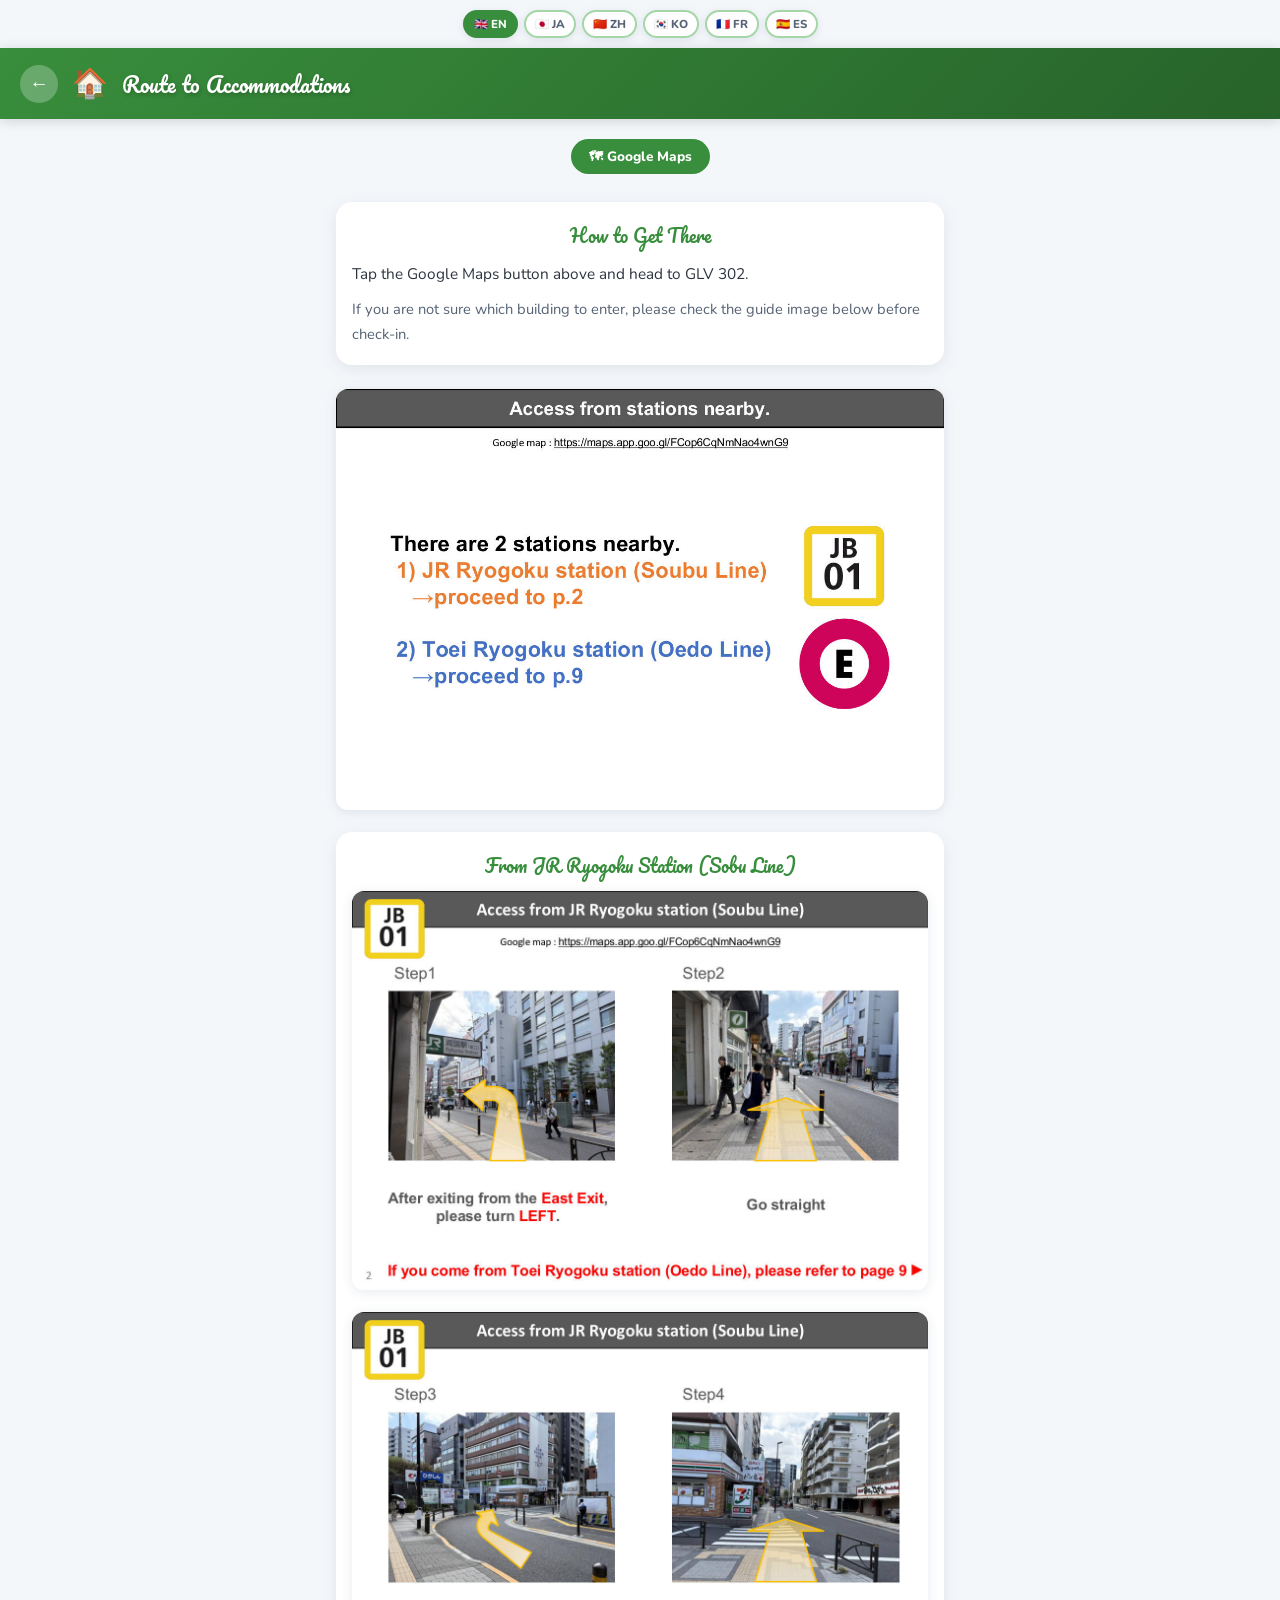
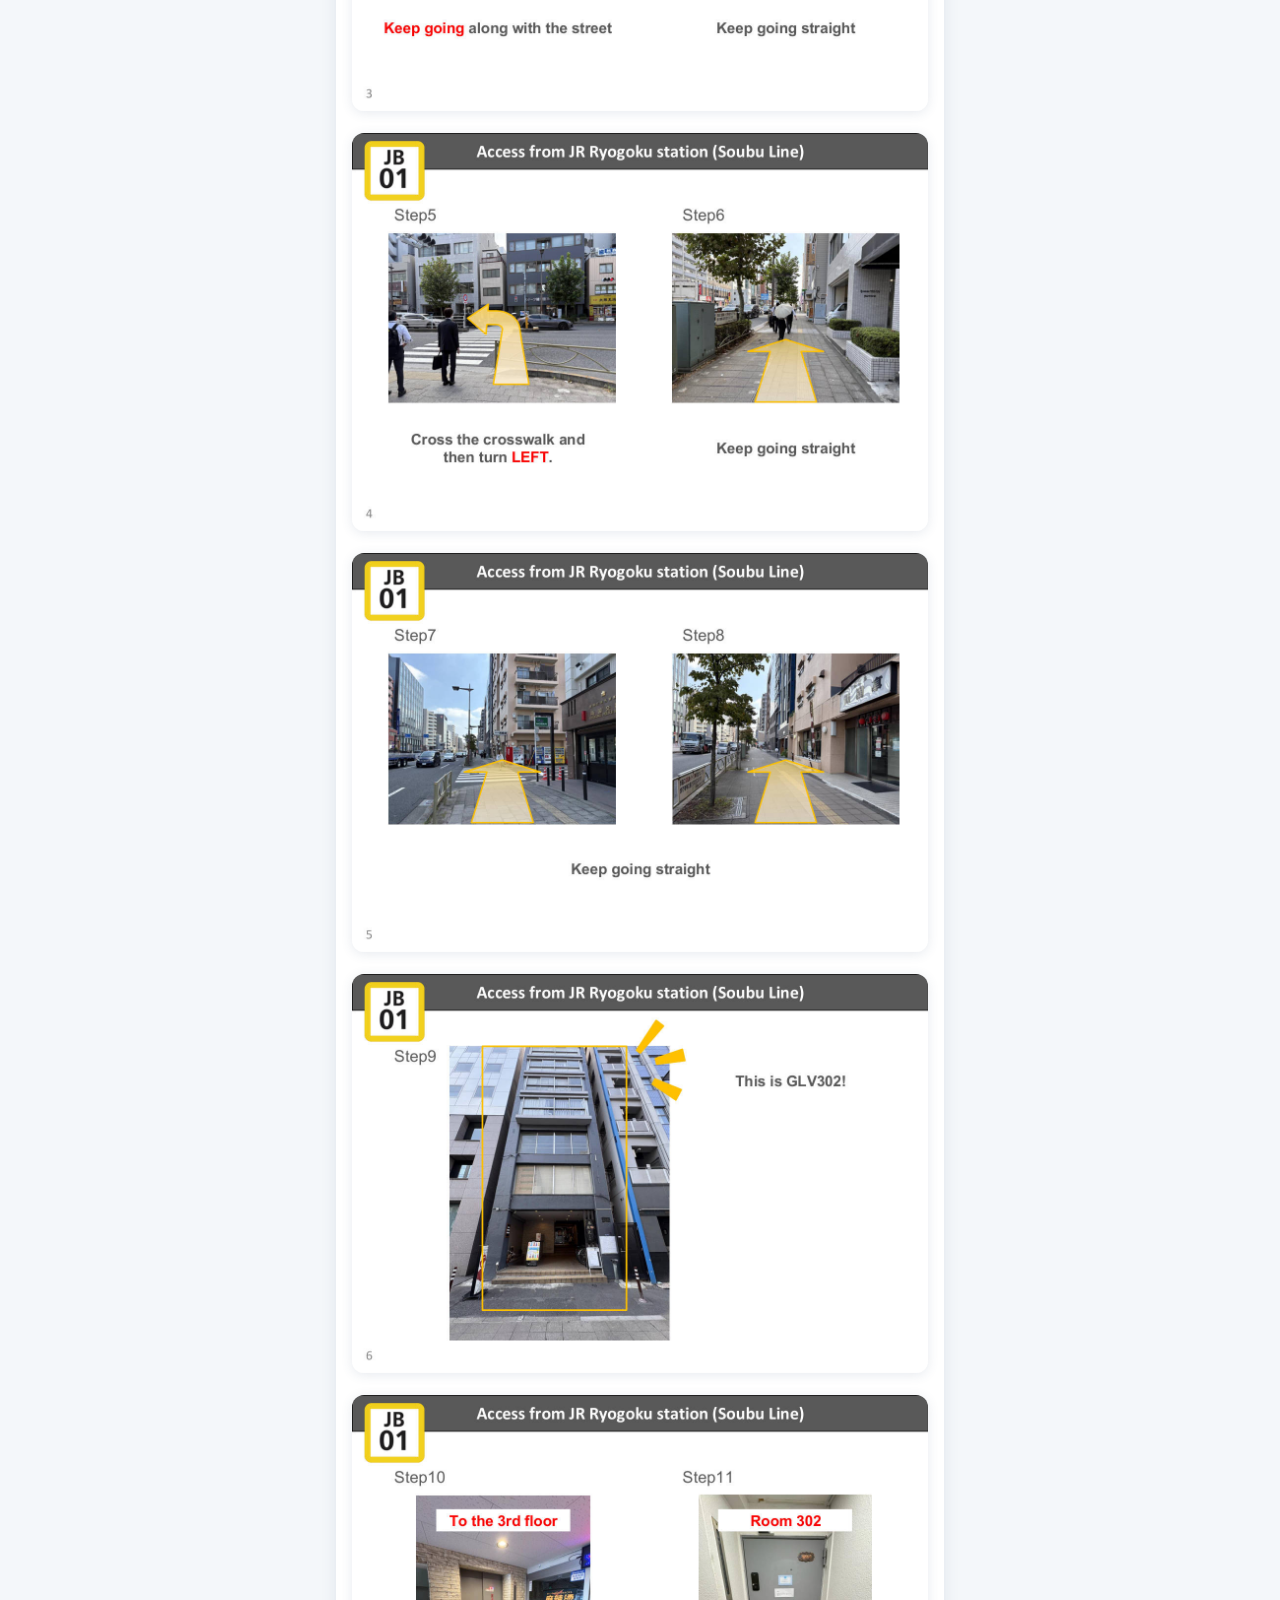
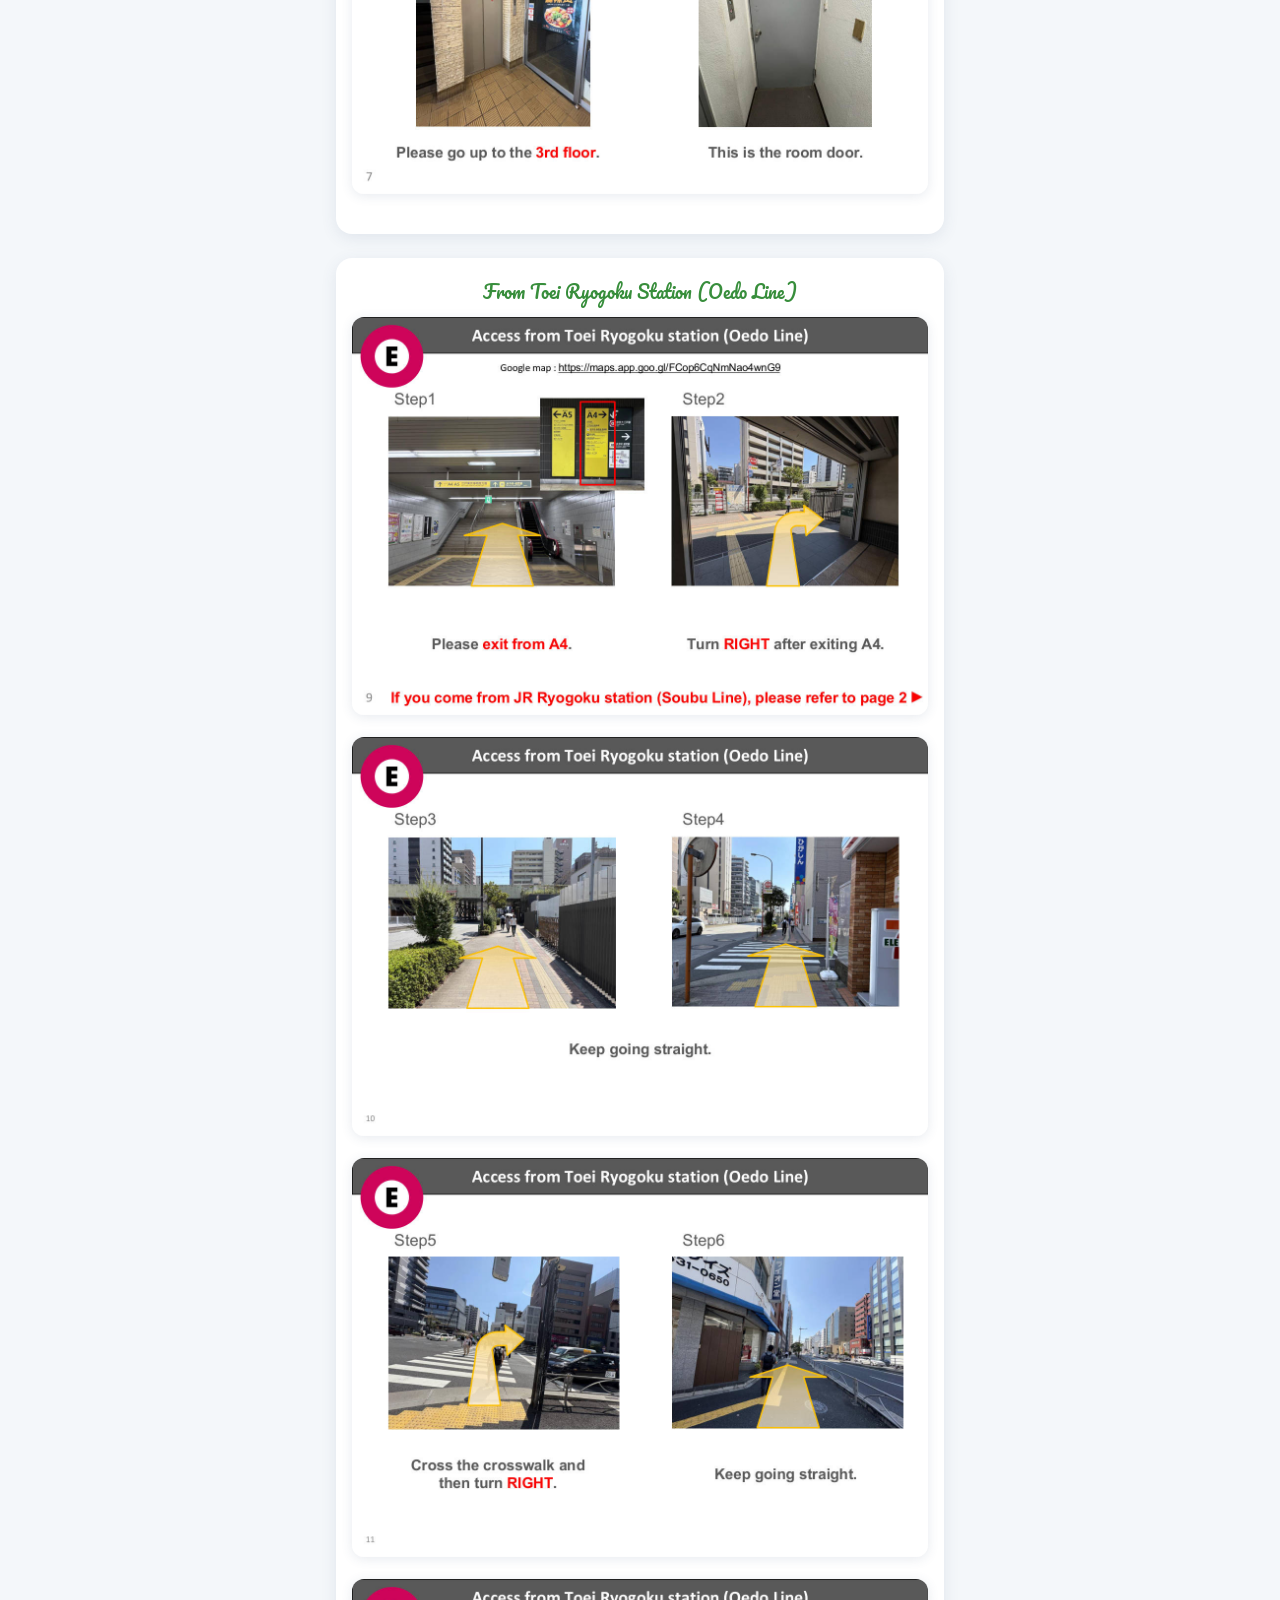
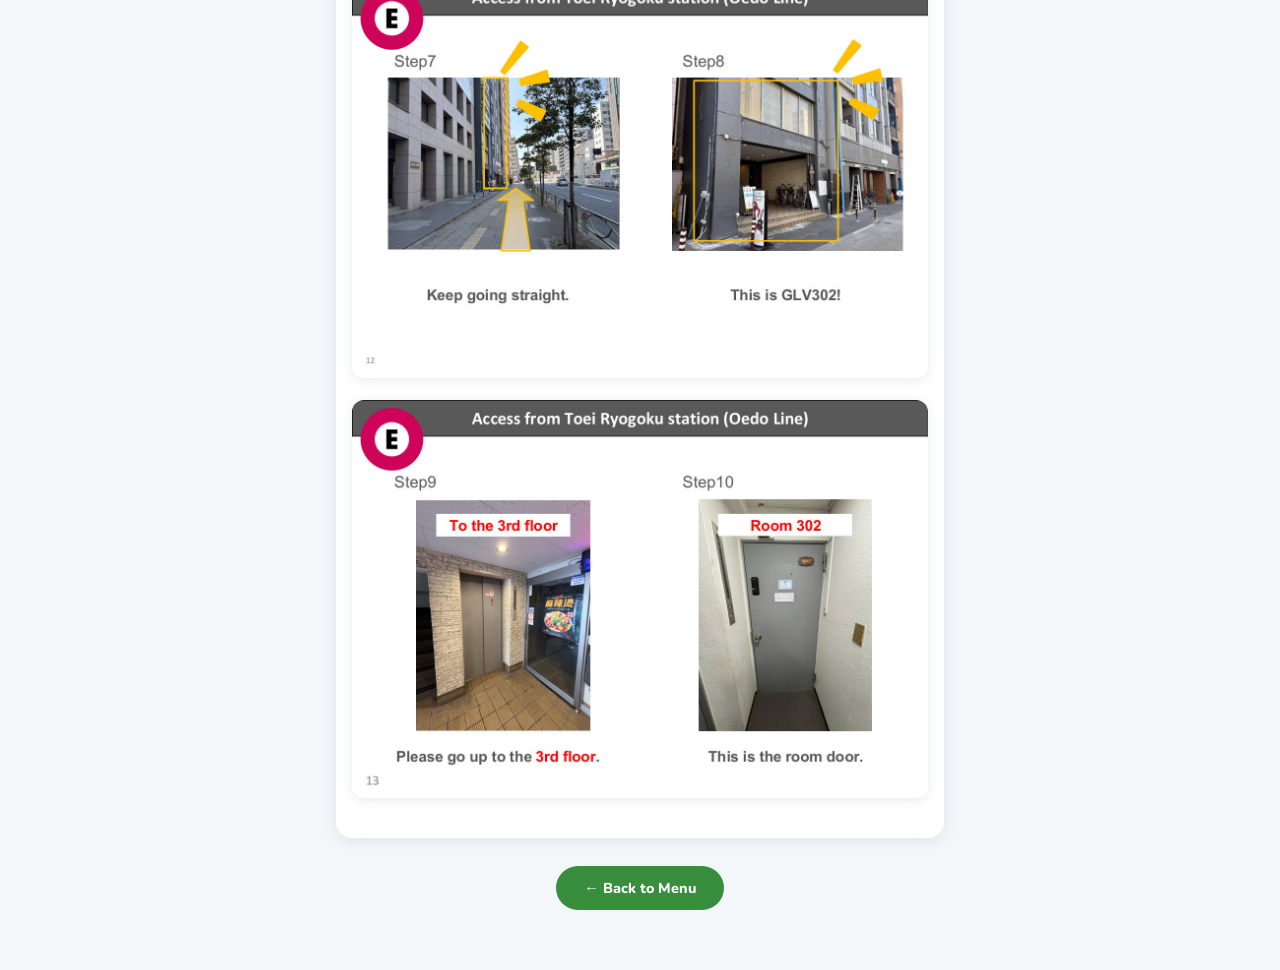
==== access/index.html @ 4badc370 "Add GLV302 access guidance" ====
<!DOCTYPE html>
<html lang="en">
<head>
<meta charset="UTF-8">
<meta name="viewport" content="width=device-width, initial-scale=1.0">
<title>Route to Accommodations — GLV 302</title>
<link href="https://fonts.googleapis.com/css2?family=Nunito:wght@600;700;800;900&family=Pacifico&display=swap" rel="stylesheet">
<style>
  :root{--accent:#388e3c;--accent-light:#a5d6a7;--cream:#f4f7fa;--text-dark:#2c3440;--text-mid:#566374;}
  *{box-sizing:border-box;margin:0;padding:0;}
  body{font-family:'Nunito',sans-serif;background:var(--cream);color:var(--text-dark);min-height:100vh;}
  .lang-bar{display:flex;justify-content:center;gap:6px;padding:10px 16px;flex-wrap:wrap;background:var(--cream);}
  .lang-btn{border:2px solid var(--accent-light);background:rgba(255,255,255,0.92);border-radius:50px;padding:4px 9px;font-family:'Nunito',sans-serif;font-size:0.72rem;font-weight:800;color:var(--text-mid);cursor:pointer;transition:all 0.2s;box-shadow:0 2px 8px rgba(60,80,120,0.12);}
  .lang-btn.active{background:var(--accent);border-color:var(--accent);color:#fff;}
  .lang-btn:hover:not(.active){border-color:var(--accent);color:var(--accent);}
  .top-bar{background:linear-gradient(135deg,var(--accent) 0%,color-mix(in srgb,var(--accent) 70%,black) 100%);padding:16px 20px;display:flex;align-items:center;gap:14px;position:sticky;top:0;z-index:10;box-shadow:0 2px 12px rgba(0,0,0,0.15);}
  .back-btn{background:rgba(255,255,255,0.25);border:none;border-radius:50%;width:38px;height:38px;display:flex;align-items:center;justify-content:center;cursor:pointer;font-size:1.2rem;color:#fff;text-decoration:none;flex-shrink:0;transition:background 0.2s;}
  .back-btn:hover{background:rgba(255,255,255,0.4);}
  .top-title{font-family:'Pacifico',cursive;font-size:1.3rem;color:#fff;text-shadow:1px 2px 4px rgba(0,0,0,0.2);flex:1;}
  .top-emoji{font-size:1.8rem;}
  .content{padding:20px 16px 40px;max-width:640px;margin:0 auto;}
  .route-section{background:#fff;border-radius:16px;padding:18px 16px;margin-bottom:24px;box-shadow:0 4px 16px rgba(60,80,120,0.10);}
  .route-title{font-family:'Pacifico',cursive;font-size:1.1rem;color:var(--accent);margin-bottom:10px;text-align:center;}
  .map-link{display:inline-flex;align-items:center;gap:6px;background:var(--accent);color:#fff;text-decoration:none;padding:8px 18px;border-radius:50px;font-size:0.85rem;font-weight:800;transition:opacity 0.2s;margin-bottom:14px;}
  .map-link:hover{opacity:0.85;}
  .route-intro{text-align:center;margin-bottom:14px;}
  .back-footer{text-align:center;margin-top:28px;padding-bottom:20px;}
  .back-footer a{display:inline-flex;align-items:center;gap:8px;background:var(--accent);color:#fff;text-decoration:none;padding:12px 28px;border-radius:50px;font-weight:800;font-size:0.9rem;transition:opacity 0.2s;}
  .back-footer a:hover{opacity:0.8;}
</style>
</head>
<body>
<div class="lang-bar">
  <button class="lang-btn active" onclick="setLang('en',this)">&#x1F1EC;&#x1F1E7; EN</button>
  <button class="lang-btn" onclick="setLang('ja',this)">&#x1F1EF;&#x1F1F5; JA</button>
  <button class="lang-btn" onclick="setLang('zh',this)">&#x1F1E8;&#x1F1F3; ZH</button>
  <button class="lang-btn" onclick="setLang('ko',this)">&#x1F1F0;&#x1F1F7; KO</button>
  <button class="lang-btn" onclick="setLang('fr',this)">&#x1F1EB;&#x1F1F7; FR</button>
  <button class="lang-btn" onclick="setLang('es',this)">&#x1F1EA;&#x1F1F8; ES</button>
</div>
<div class="top-bar">
  <a href="../" class="back-btn">&#x2190;</a>
  <span class="top-emoji">&#x1F3E0;</span>
  <div class="top-title" data-i18n="pageTitle">Route to Accommodations</div>
</div>
<div class="content">
  <div class="route-intro">
    <a class="map-link" href="https://maps.app.goo.gl/FCop6CqNmNao4wnG9" target="_blank">&#x1F5FA; Google Maps</a>
  </div>
  <div class="route-section">
    <div class="route-title" data-i18n="guideTitle">How to Get There</div>
    <p data-i18n="guideLine1" style="font-size:0.96rem;line-height:1.7;color:var(--text-dark);margin-bottom:10px;">Tap the Google Maps button above and head to GLV 302.</p>
    <p data-i18n="guideLine2" style="font-size:0.92rem;line-height:1.7;color:var(--text-mid);">If you are not sure which building to enter, please check the guide image below before check-in.</p>
  </div>

  <img src="[data-uri]" alt="Stations overview" style="width:100%;border-radius:12px;margin-bottom:16px;box-shadow:0 2px 12px rgba(60,80,120,0.12);">

  <div class="route-section">
    <div class="route-title" data-i18n="route1">From JR Ryogoku Station (Sobu Line)</div>
    <img src="[data-uri]" alt="" style="width:100%;border-radius:12px;margin-bottom:16px;box-shadow:0 2px 12px rgba(60,80,120,0.12);">
    <img src="[data-uri]" alt="" style="width:100%;border-radius:12px;margin-bottom:16px;box-shadow:0 2px 12px rgba(60,80,120,0.12);">
    <img src="[data-uri]" alt="" style="width:100%;border-radius:12px;margin-bottom:16px;box-shadow:0 2px 12px rgba(60,80,120,0.12);">
    <img src="[data-uri]" alt="" style="width:100%;border-radius:12px;margin-bottom:16px;box-shadow:0 2px 12px rgba(60,80,120,0.12);">
    <img src="[data-uri]" alt="" style="width:100%;border-radius:12px;margin-bottom:16px;box-shadow:0 2px 12px rgba(60,80,120,0.12);">
    <img src="[data-uri]" alt="" style="width:100%;border-radius:12px;margin-bottom:16px;box-shadow:0 2px 12px rgba(60,80,120,0.12);">
  </div>

  <div class="route-section">
    <div class="route-title" data-i18n="route2">From Toei Ryogoku Station (Oedo Line)</div>
    <img src="[data-uri]" alt="" style="width:100%;border-radius:12px;margin-bottom:16px;box-shadow:0 2px 12px rgba(60,80,120,0.12);">
    <img src="[data-uri]" alt="" style="width:100%;border-radius:12px;margin-bottom:16px;box-shadow:0 2px 12px rgba(60,80,120,0.12);">
    <img src="[data-uri]" alt="" style="width:100%;border-radius:12px;margin-bottom:16px;box-shadow:0 2px 12px rgba(60,80,120,0.12);">
    <img src="[data-uri]" alt="" style="width:100%;border-radius:12px;margin-bottom:16px;box-shadow:0 2px 12px rgba(60,80,120,0.12);">
    <img src="[data-uri]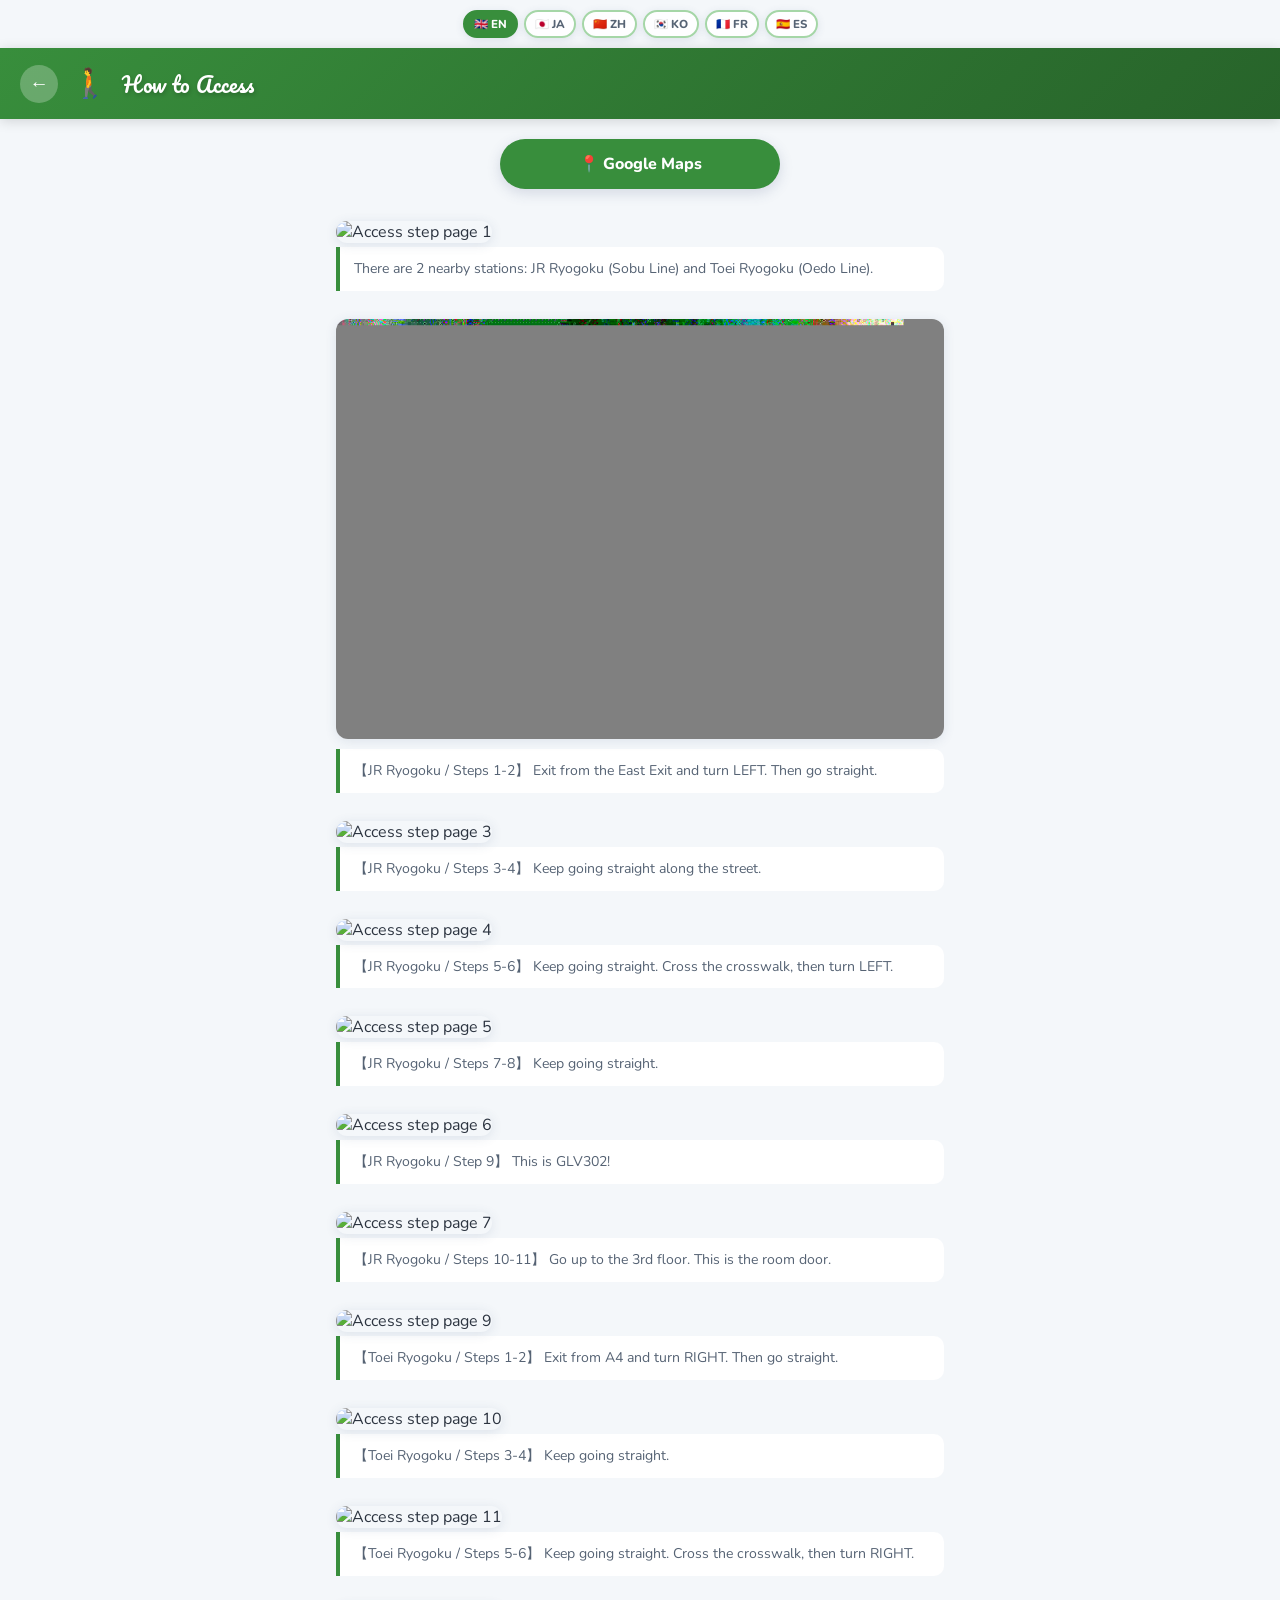
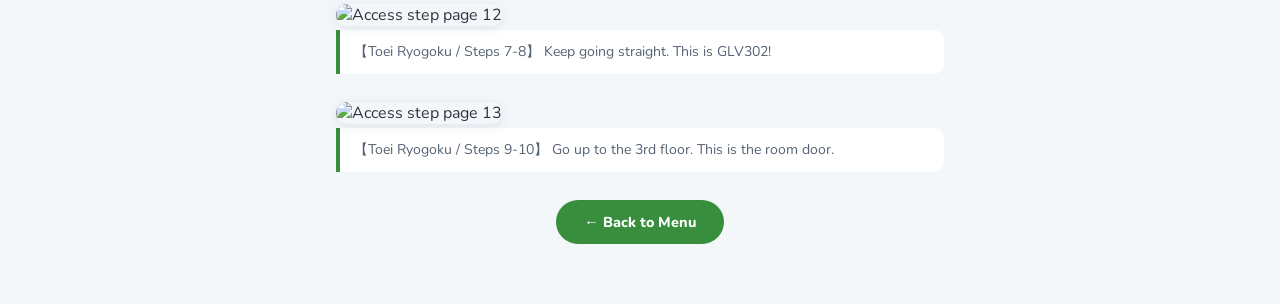
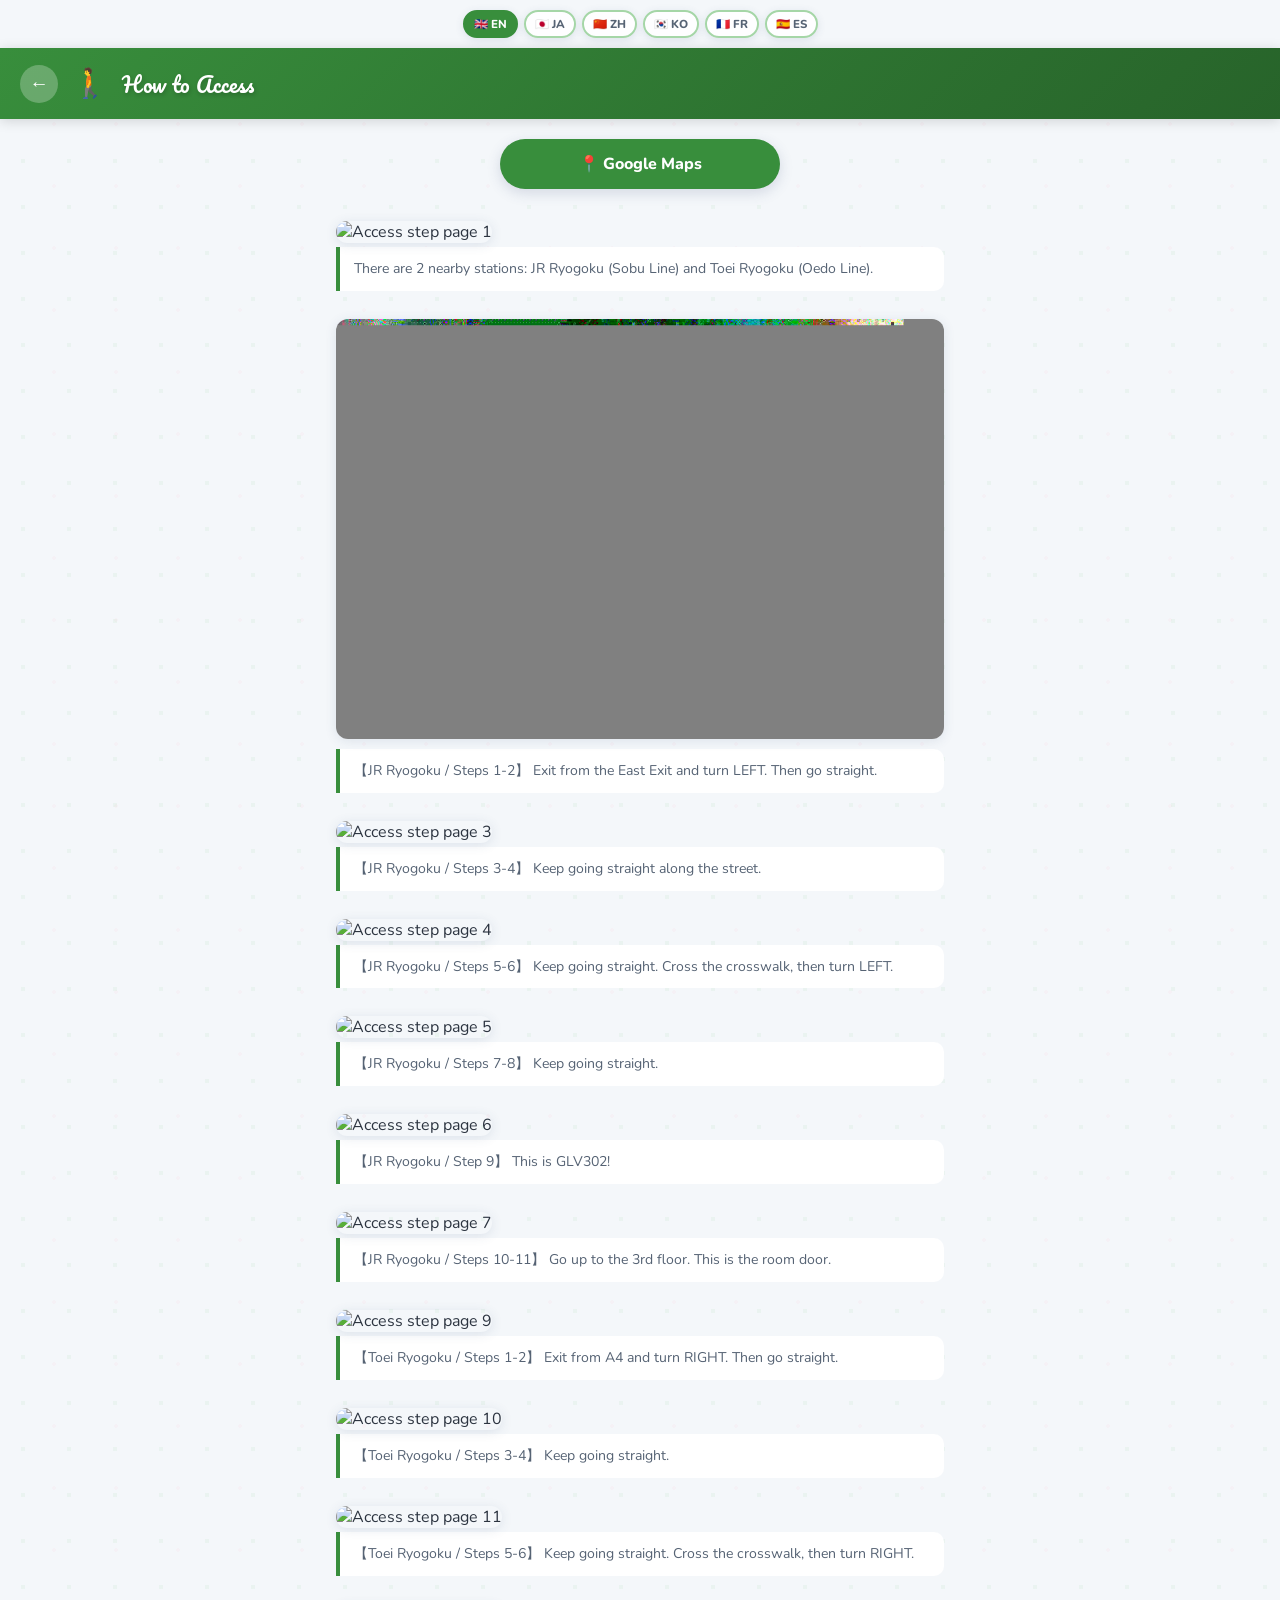
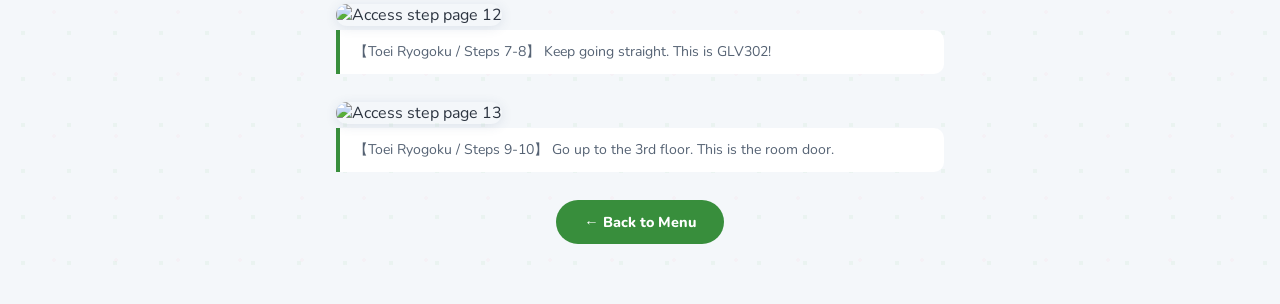
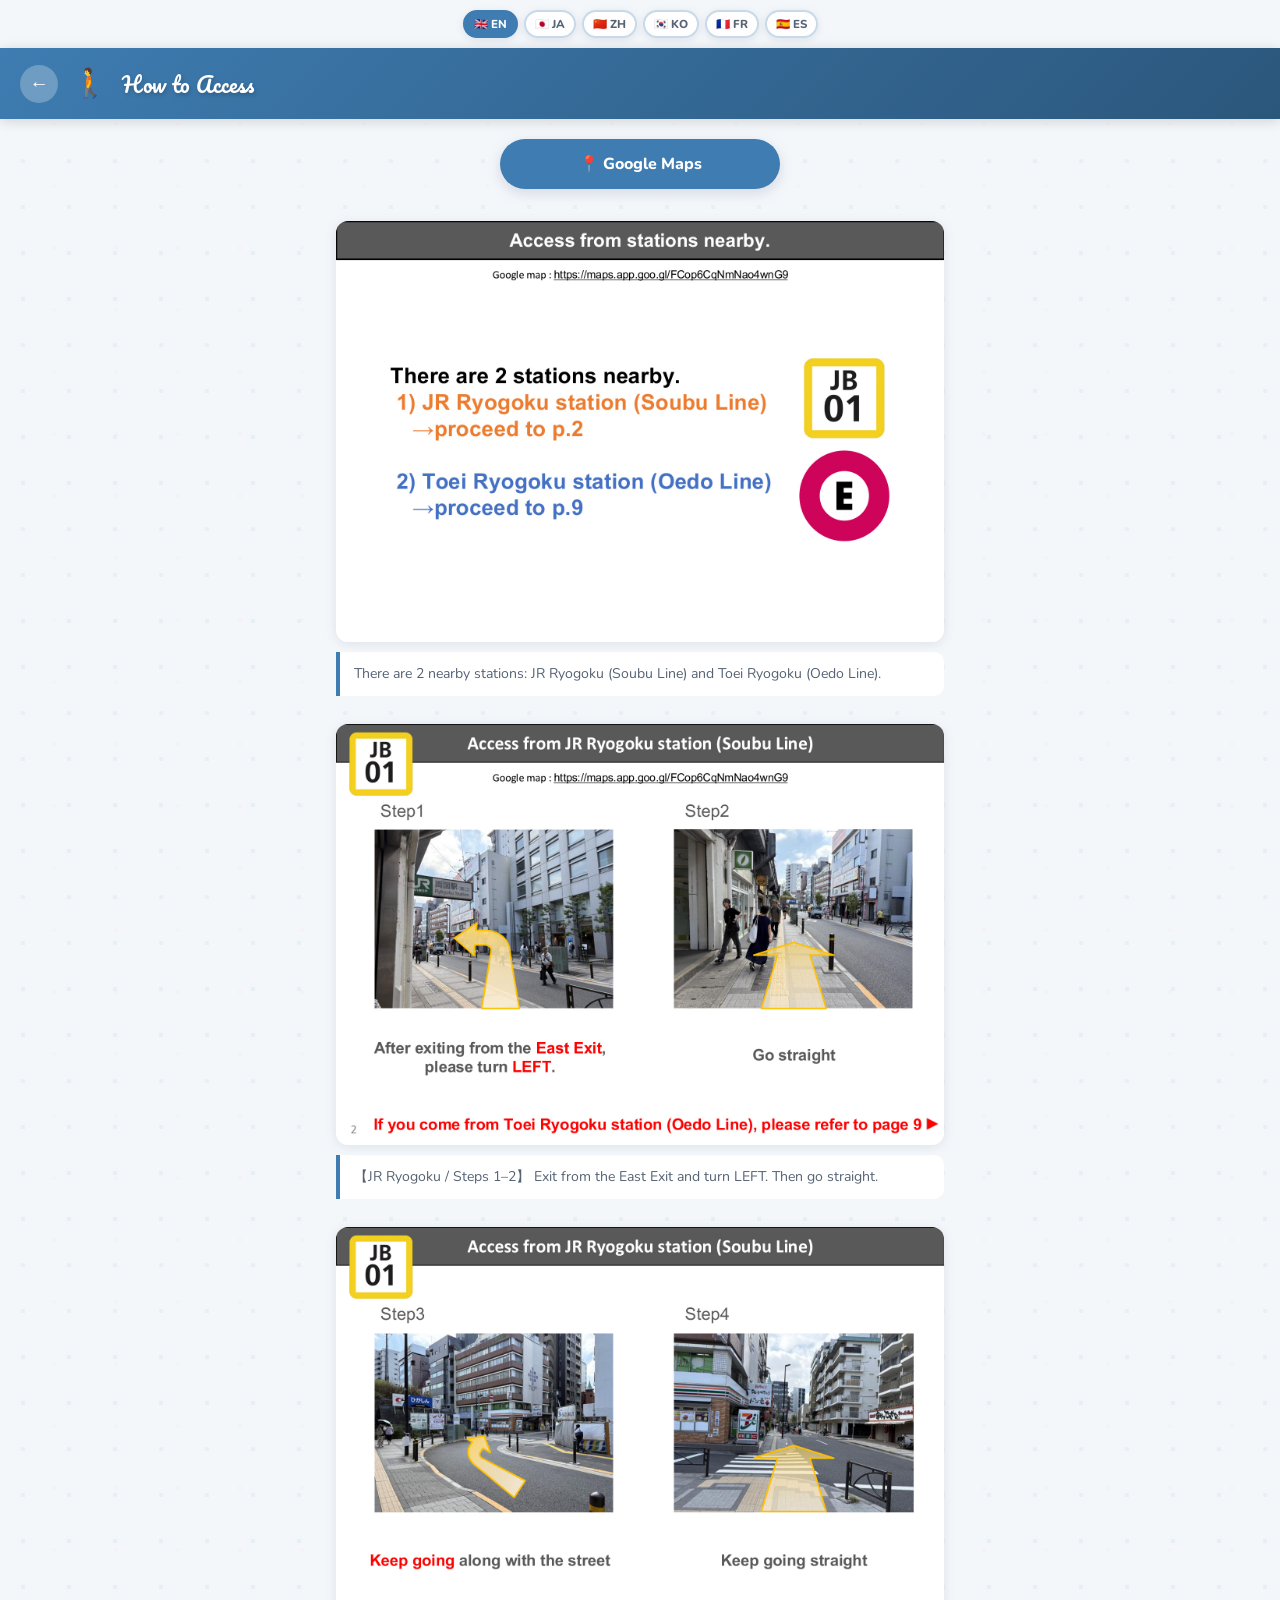
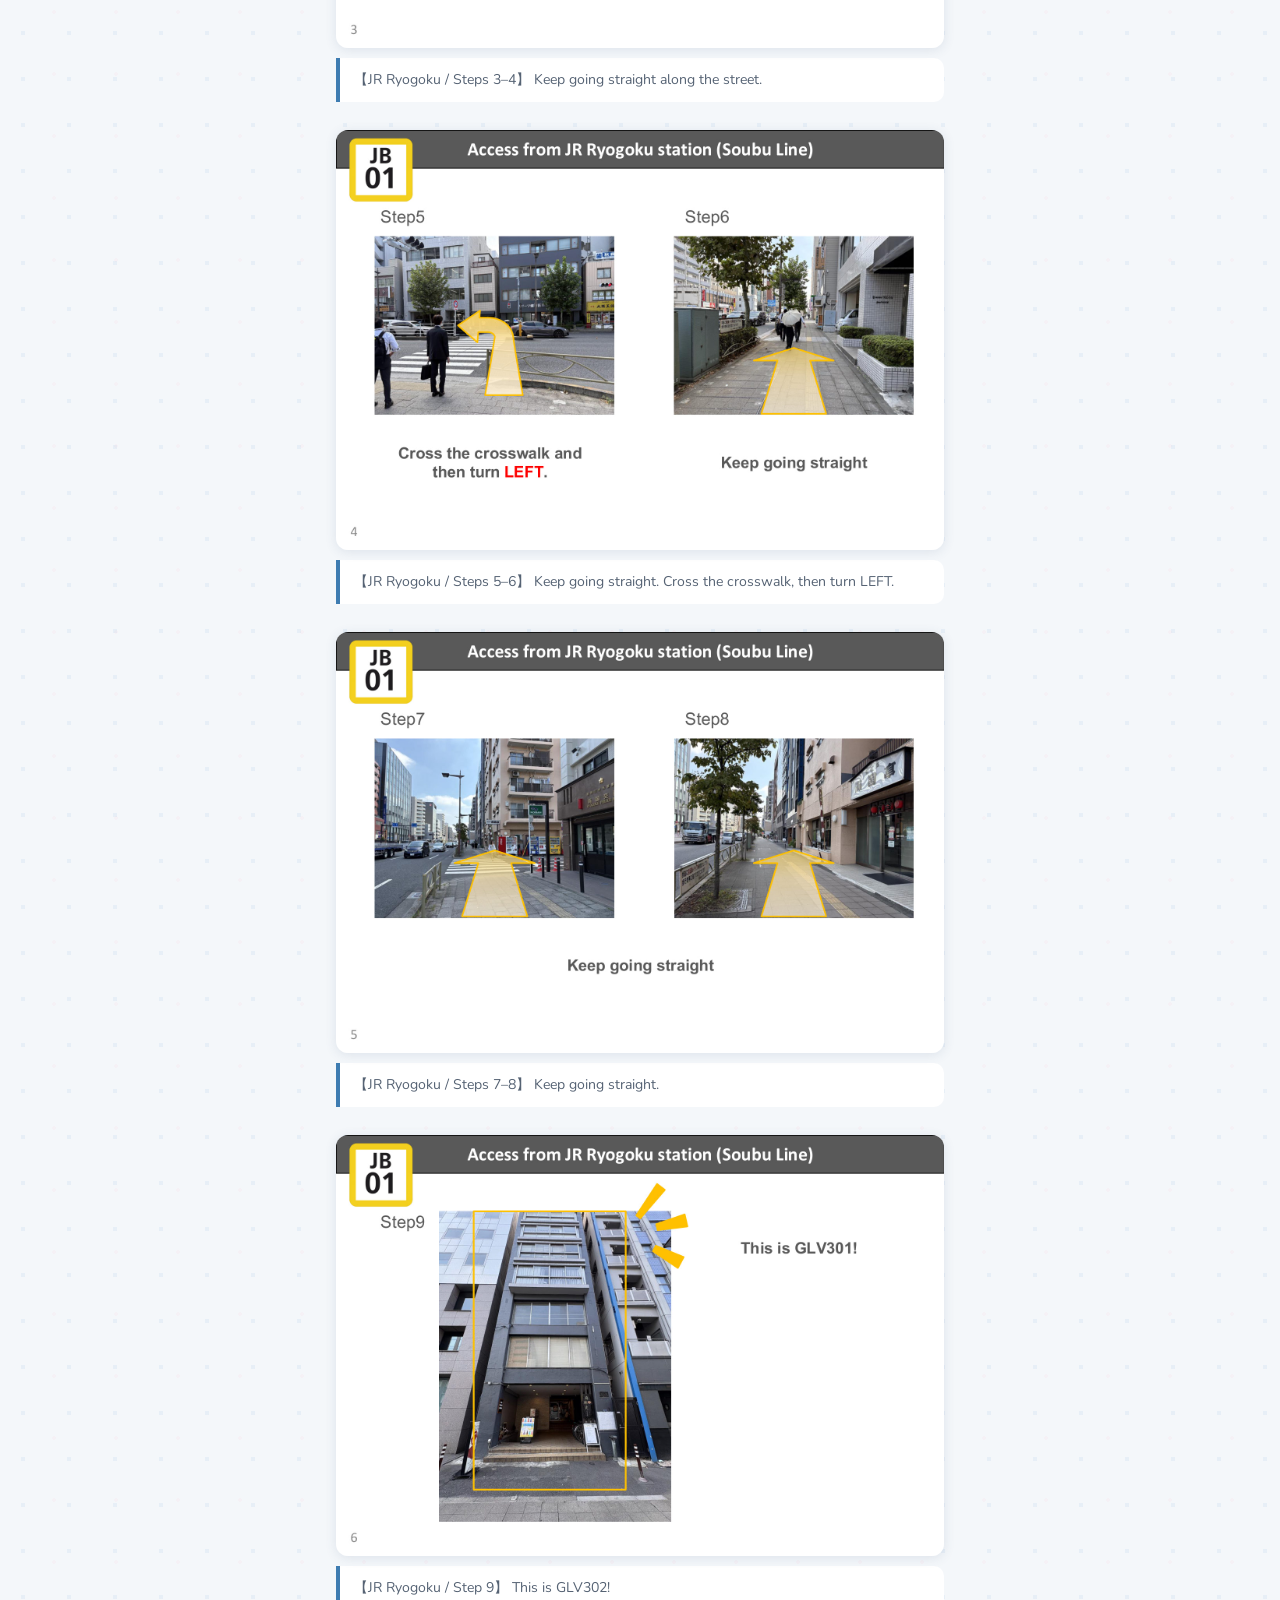
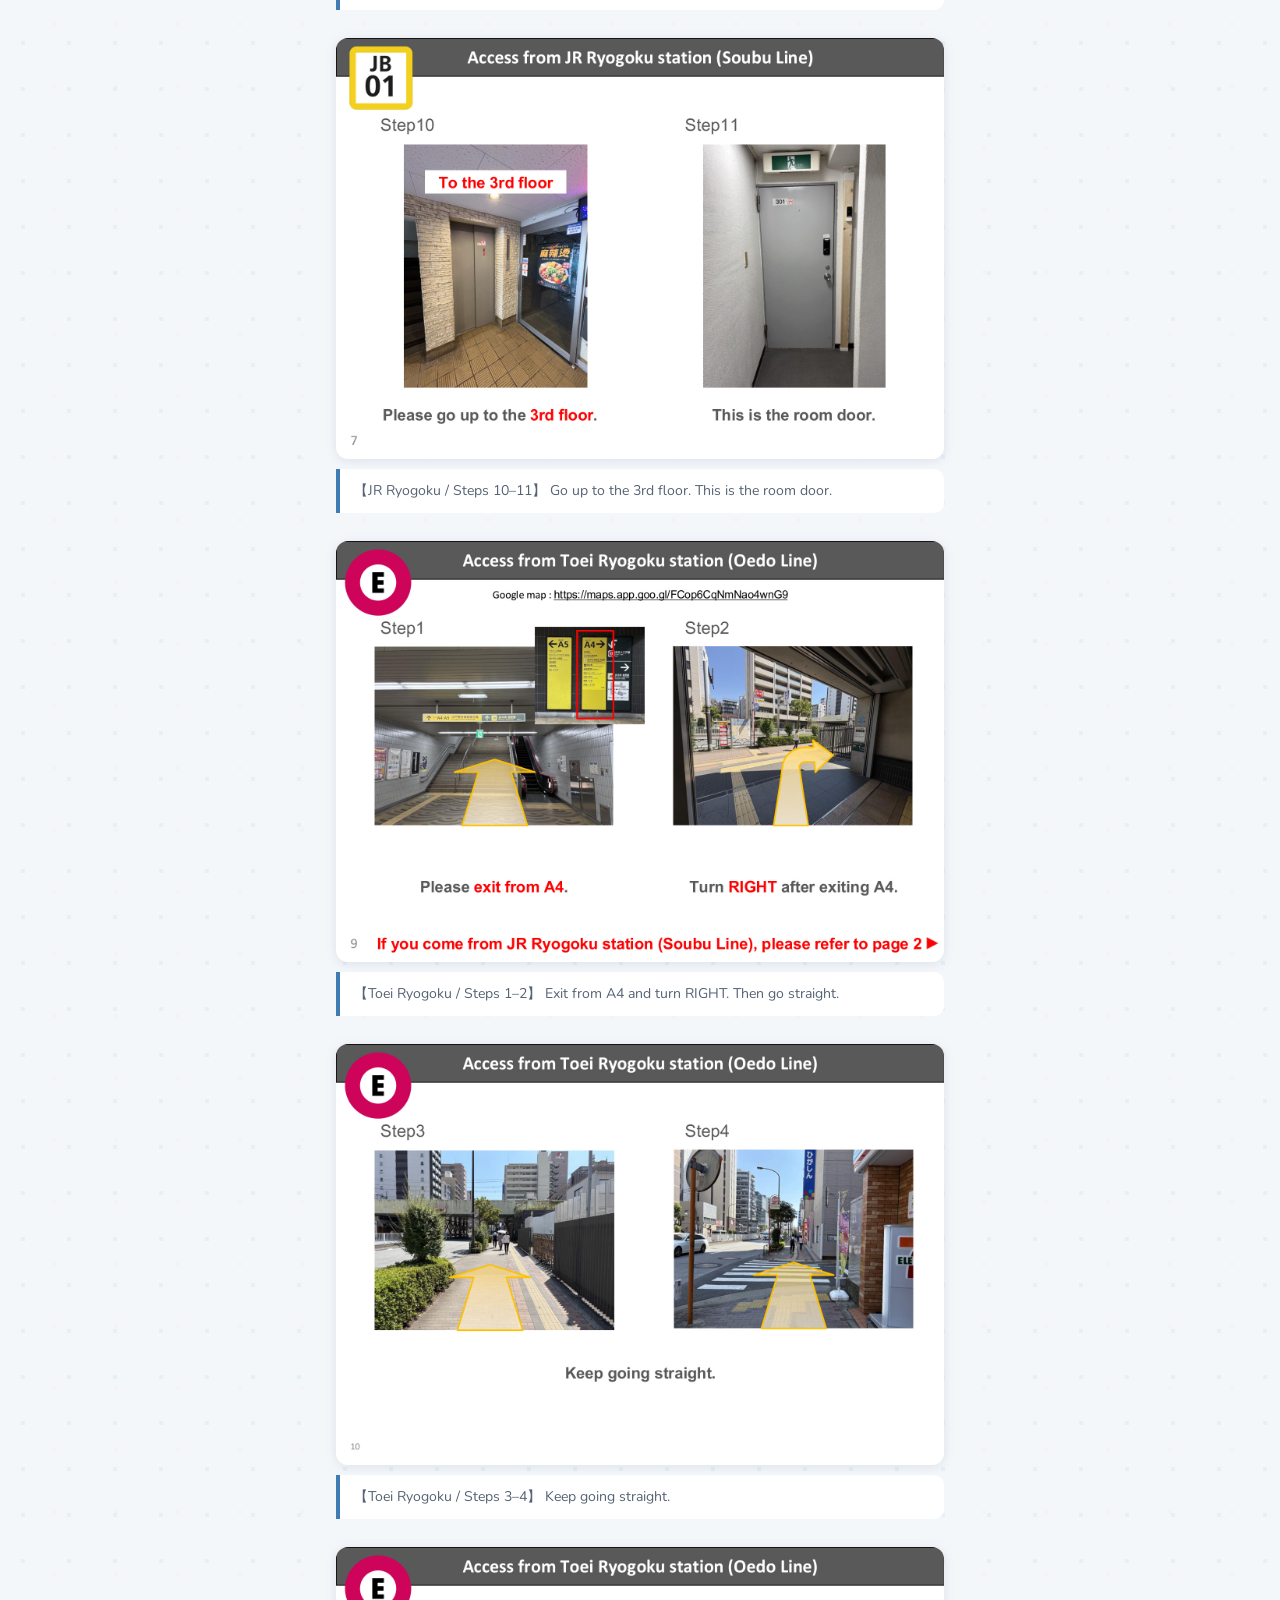
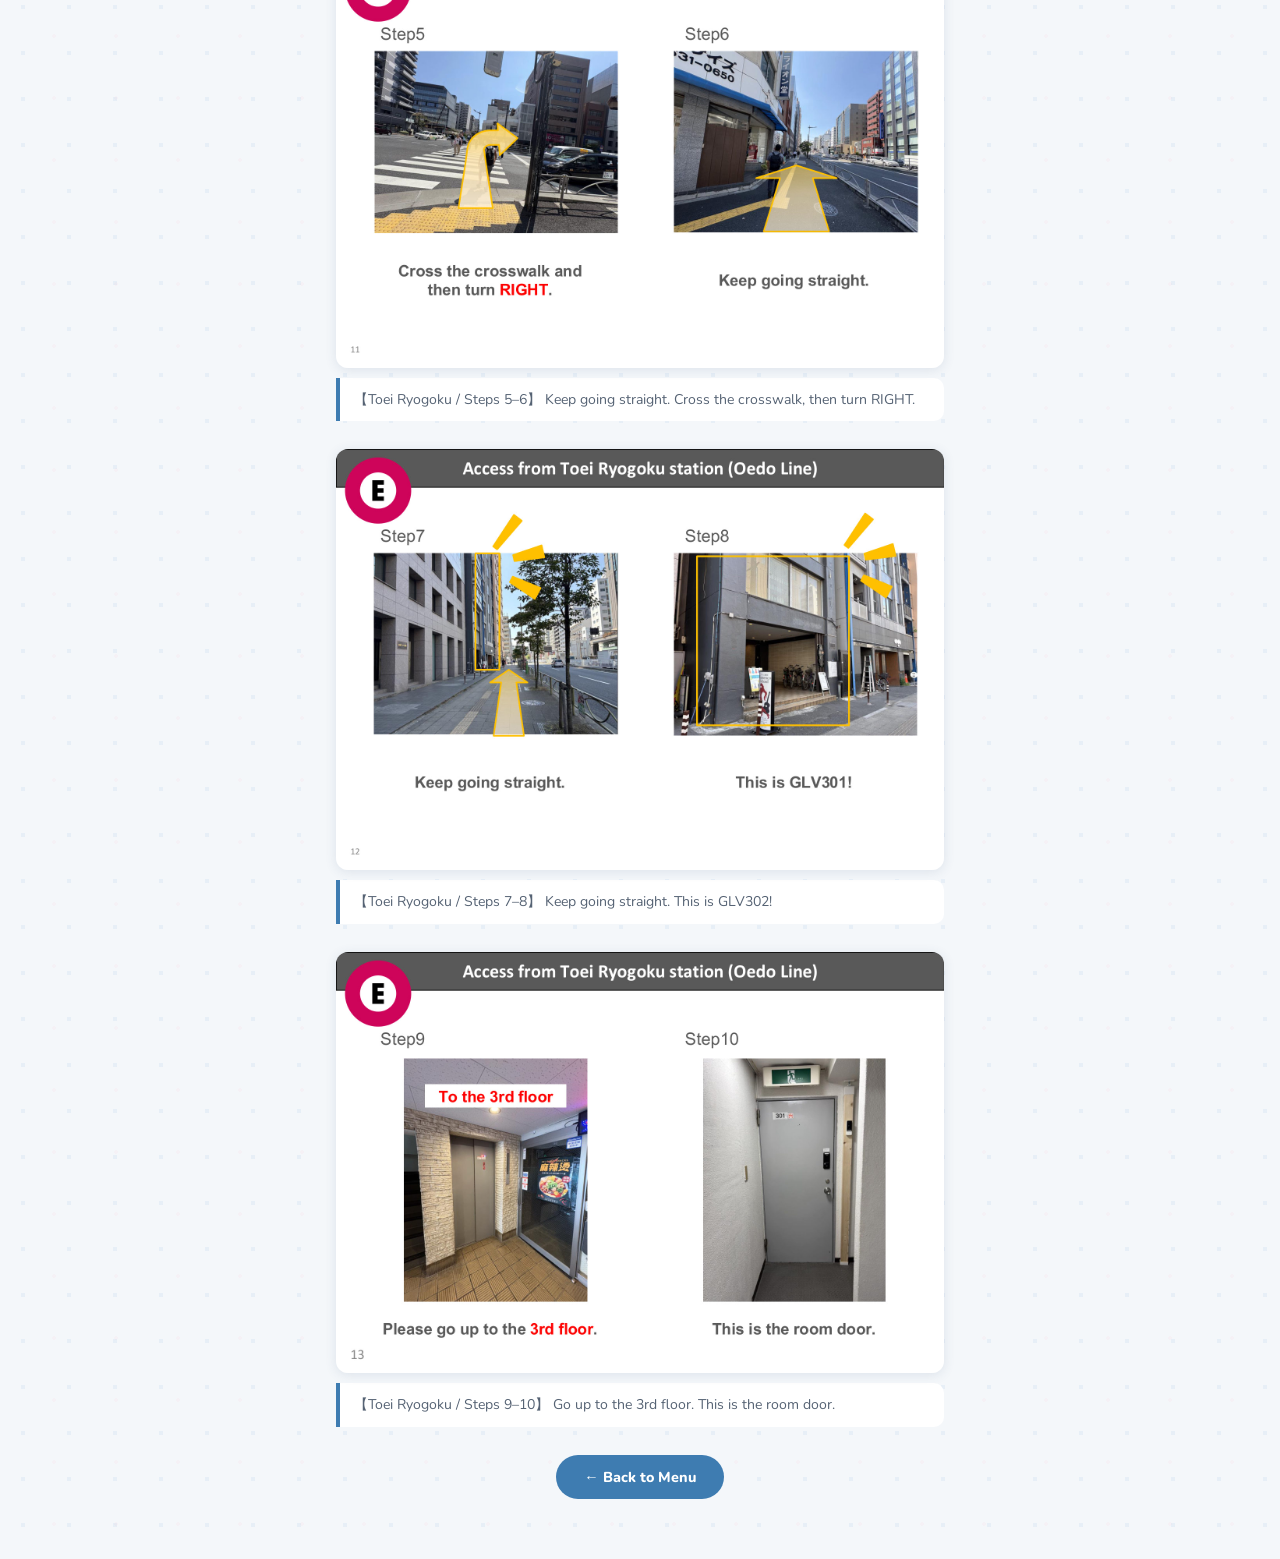
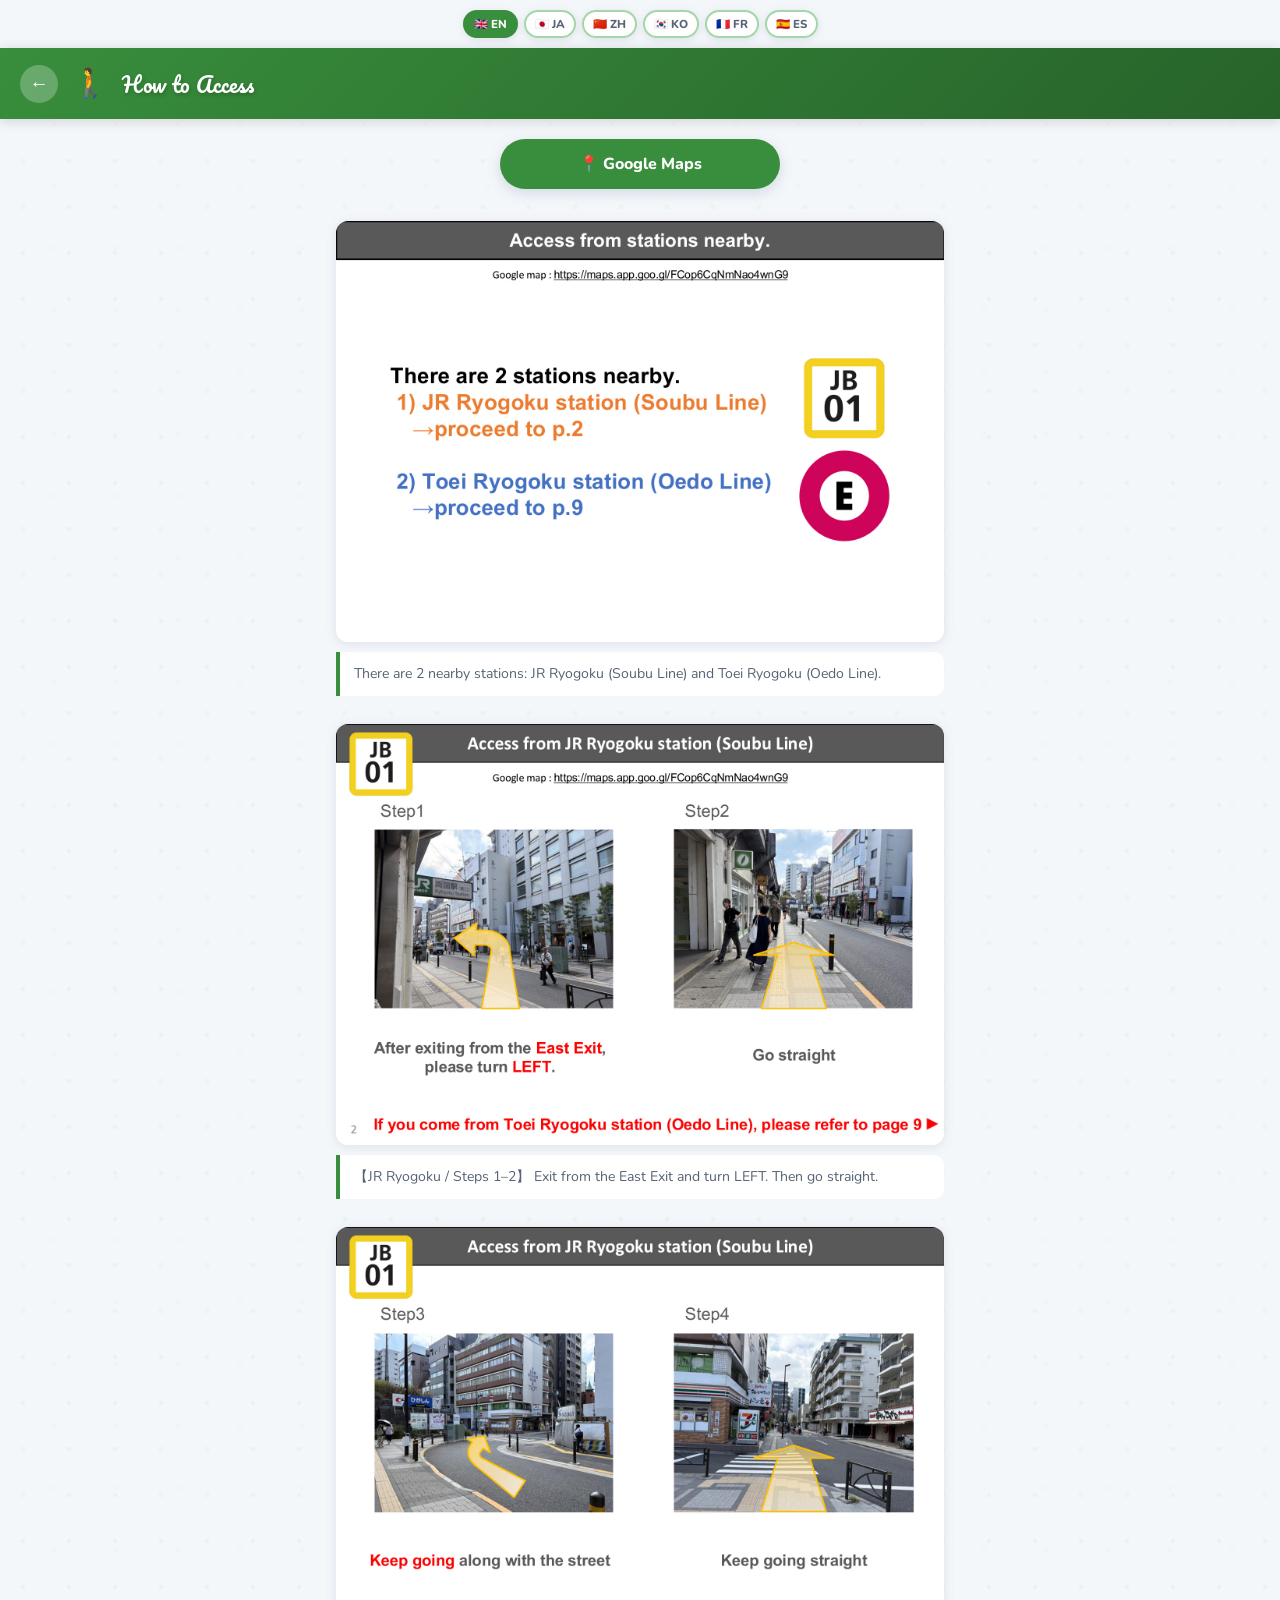
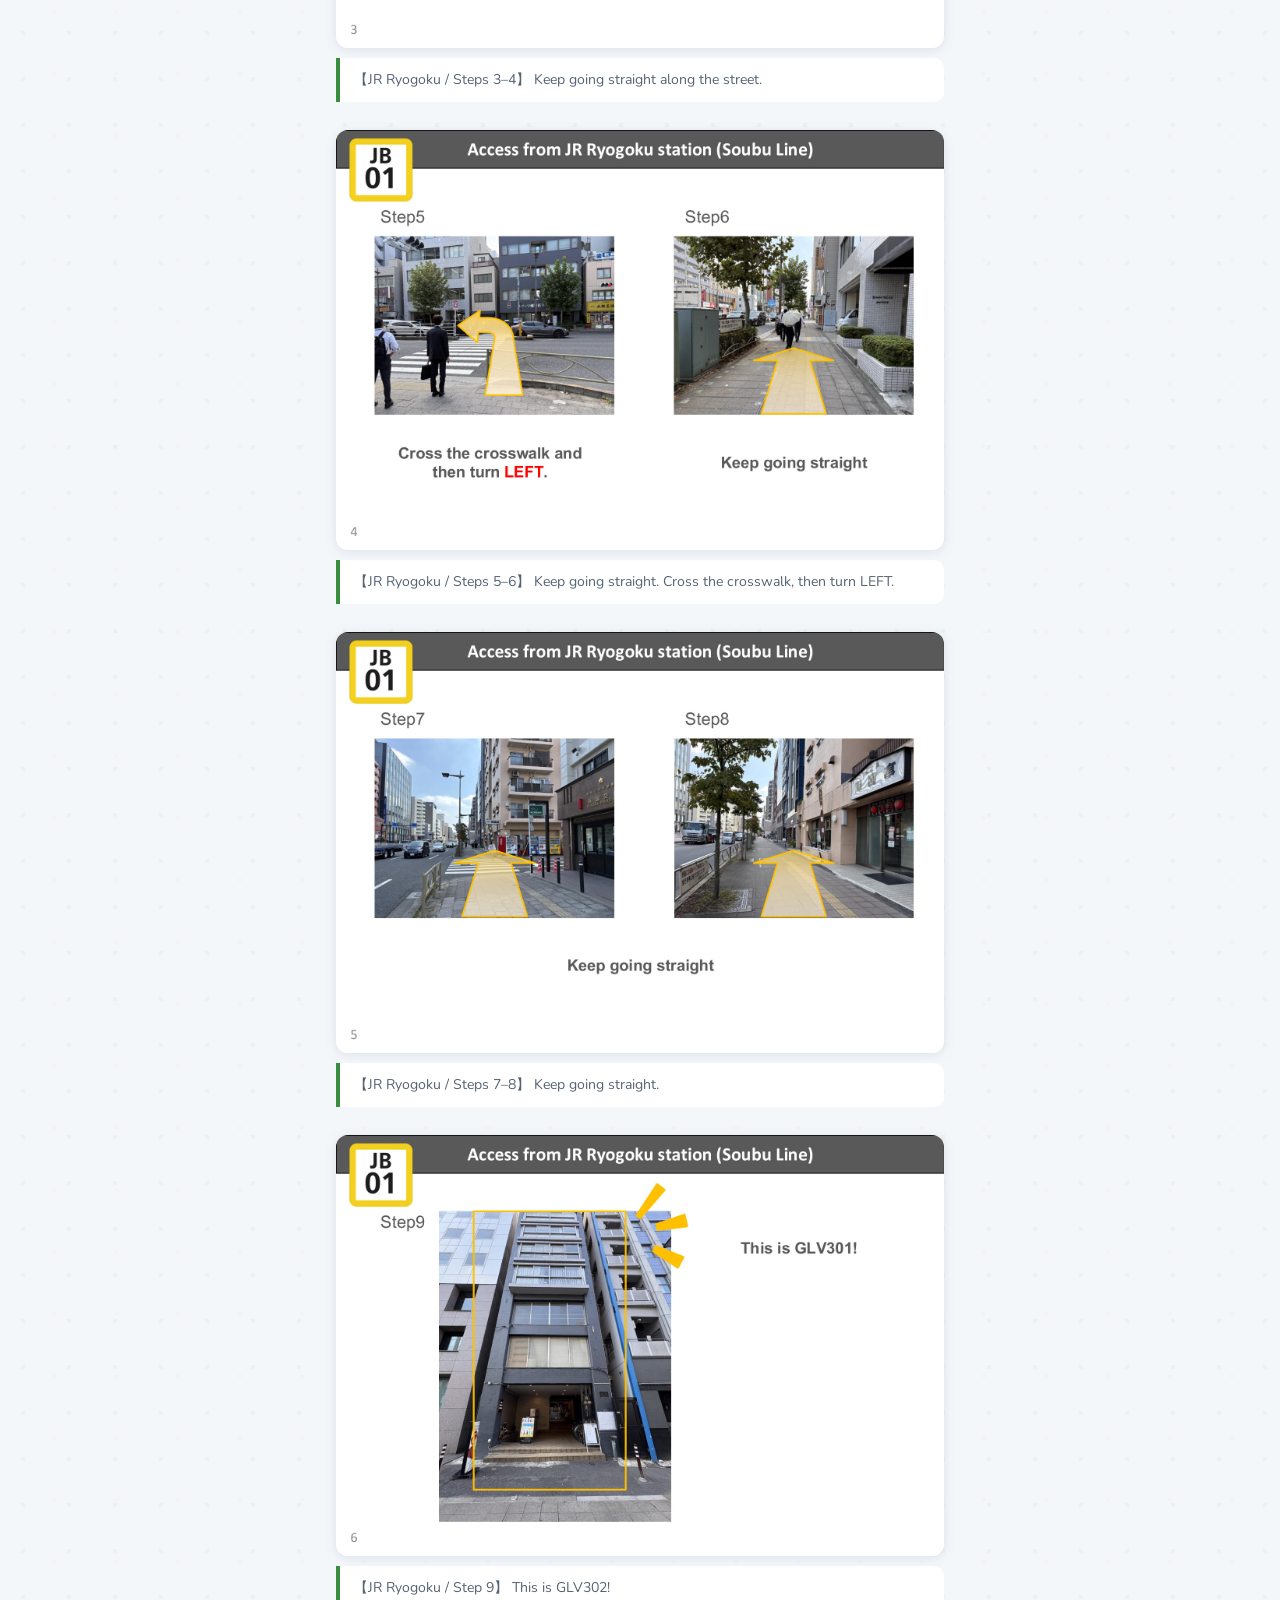
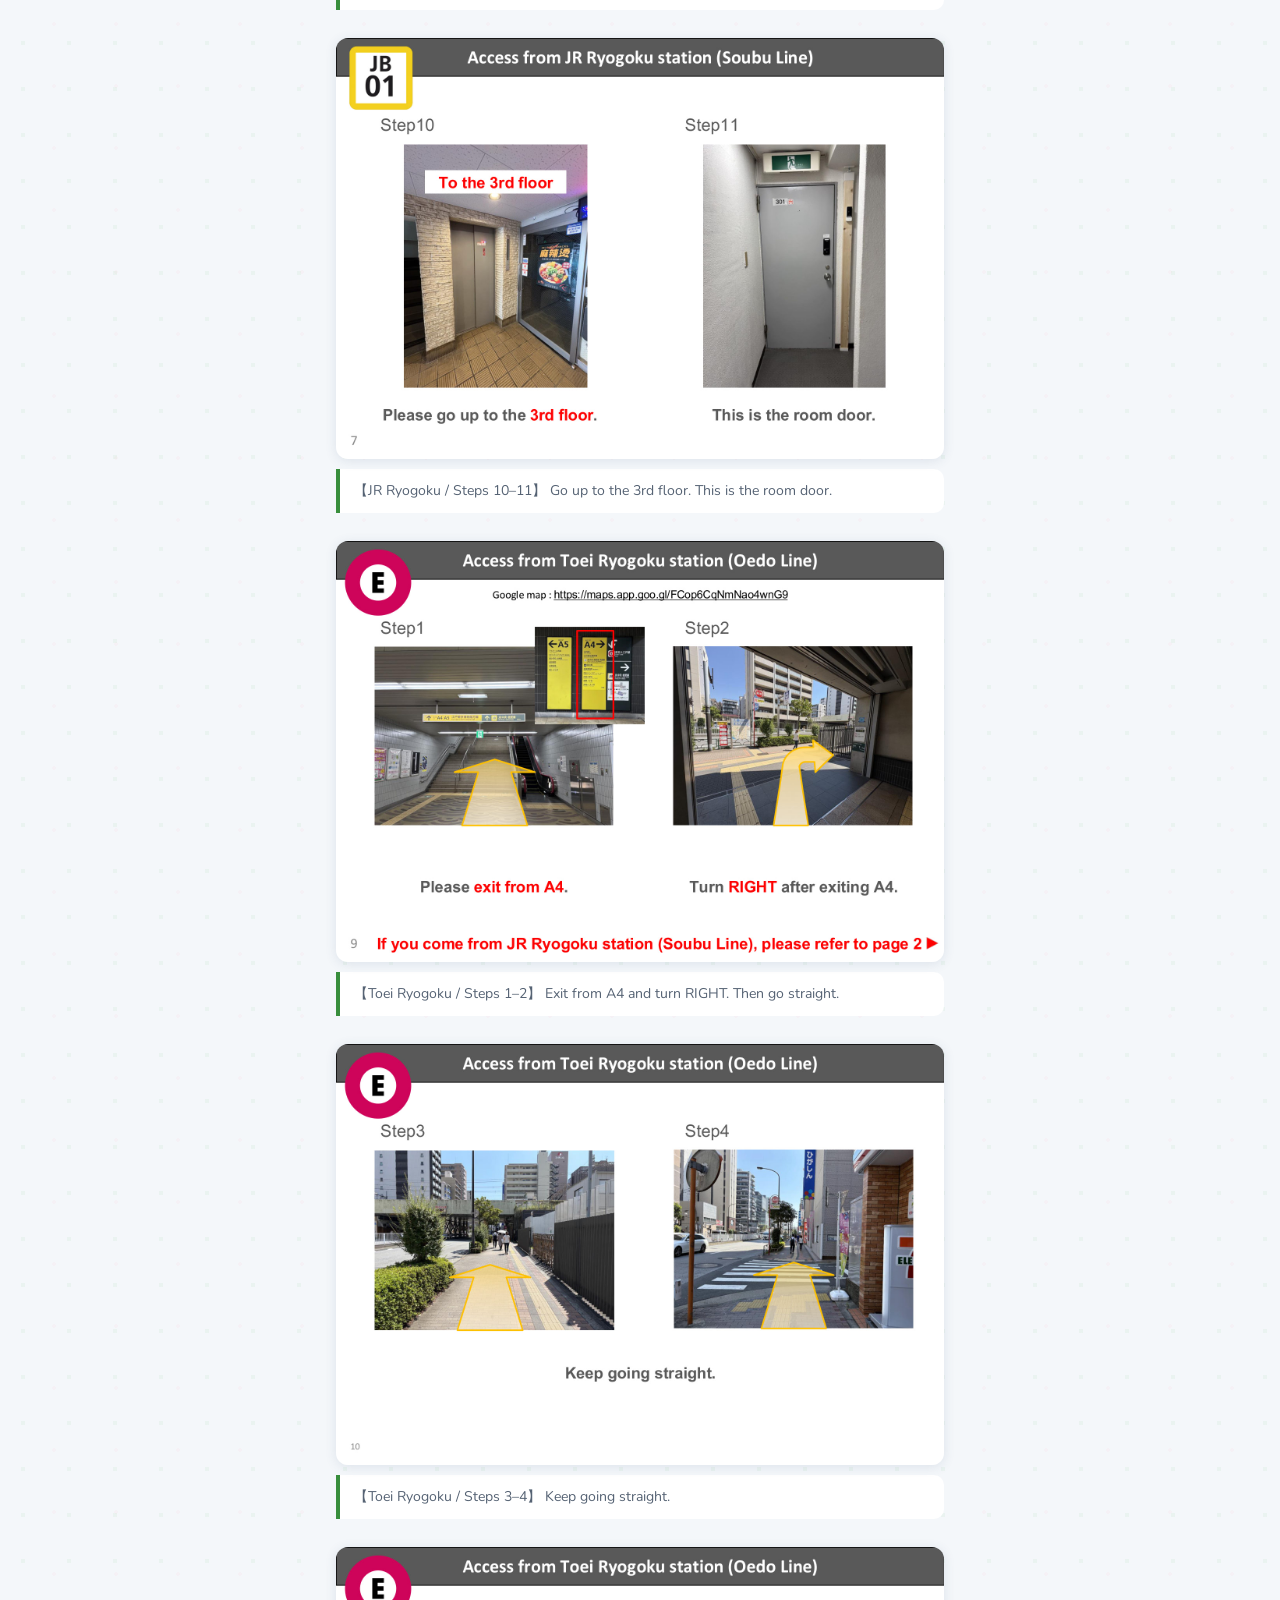
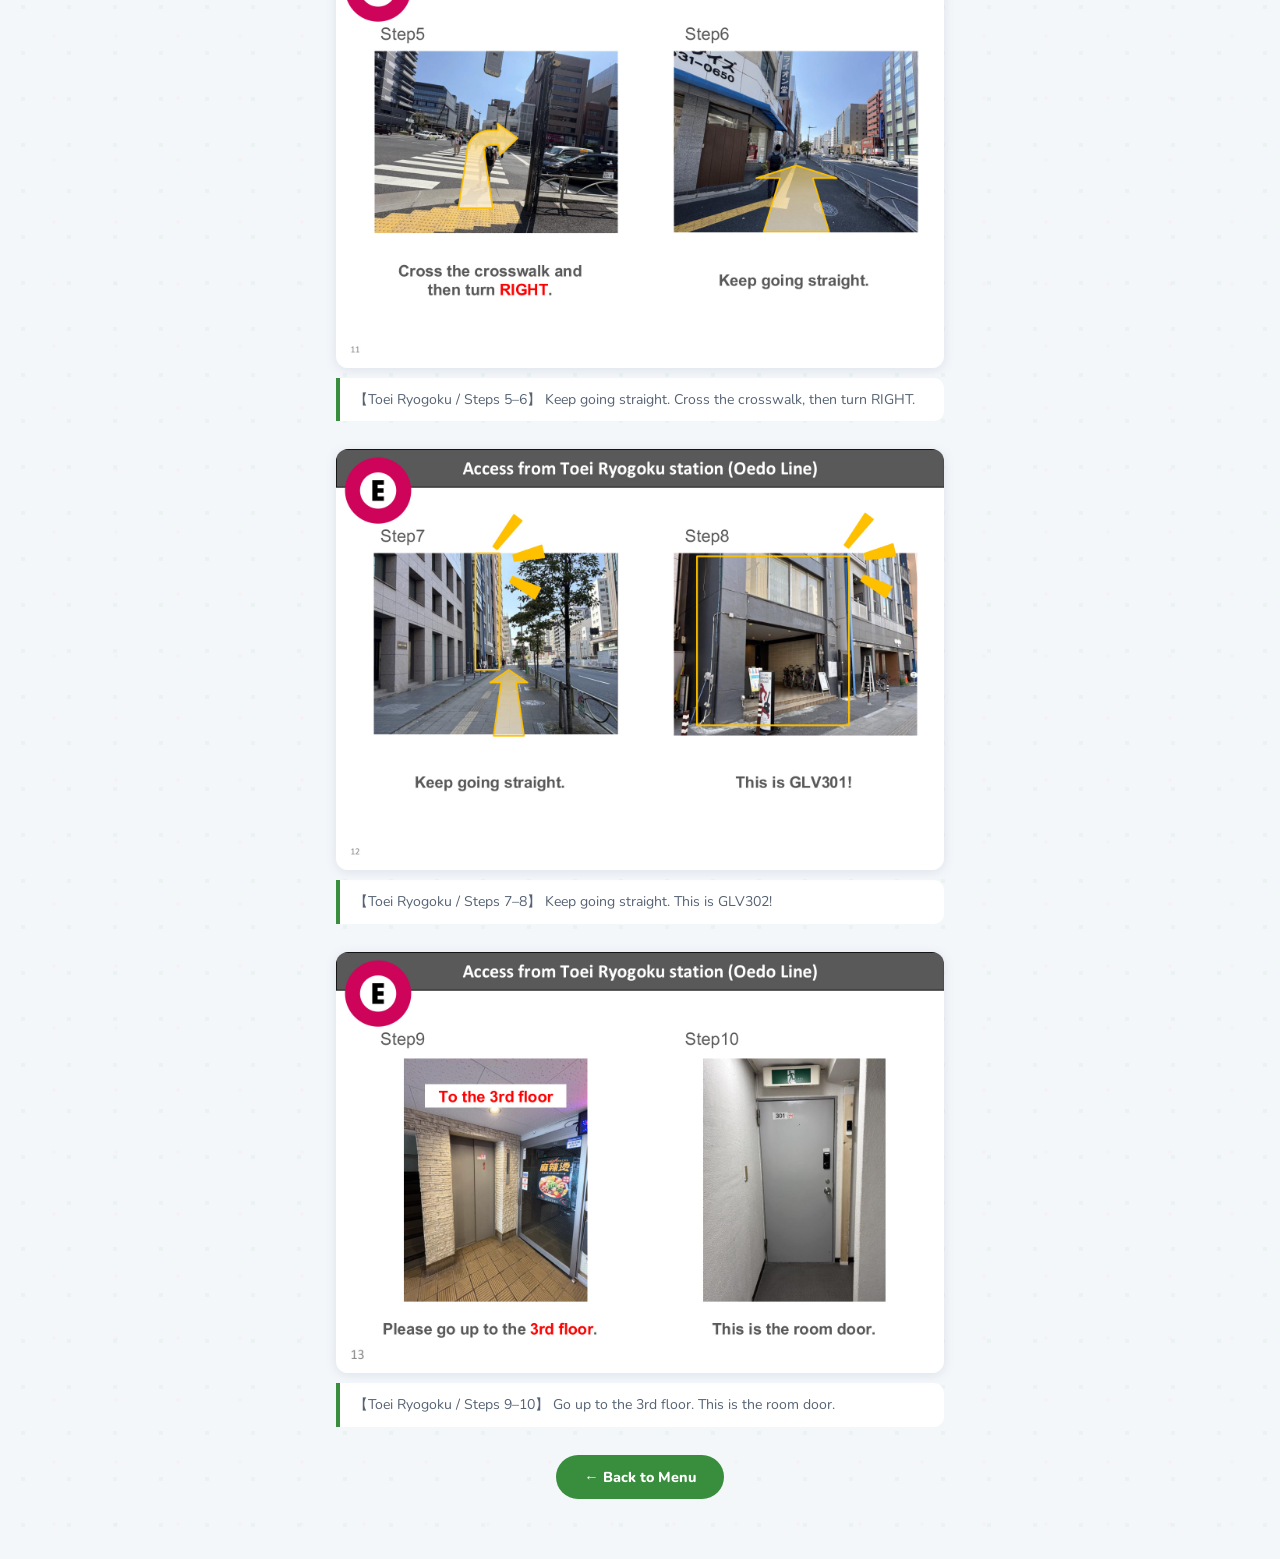
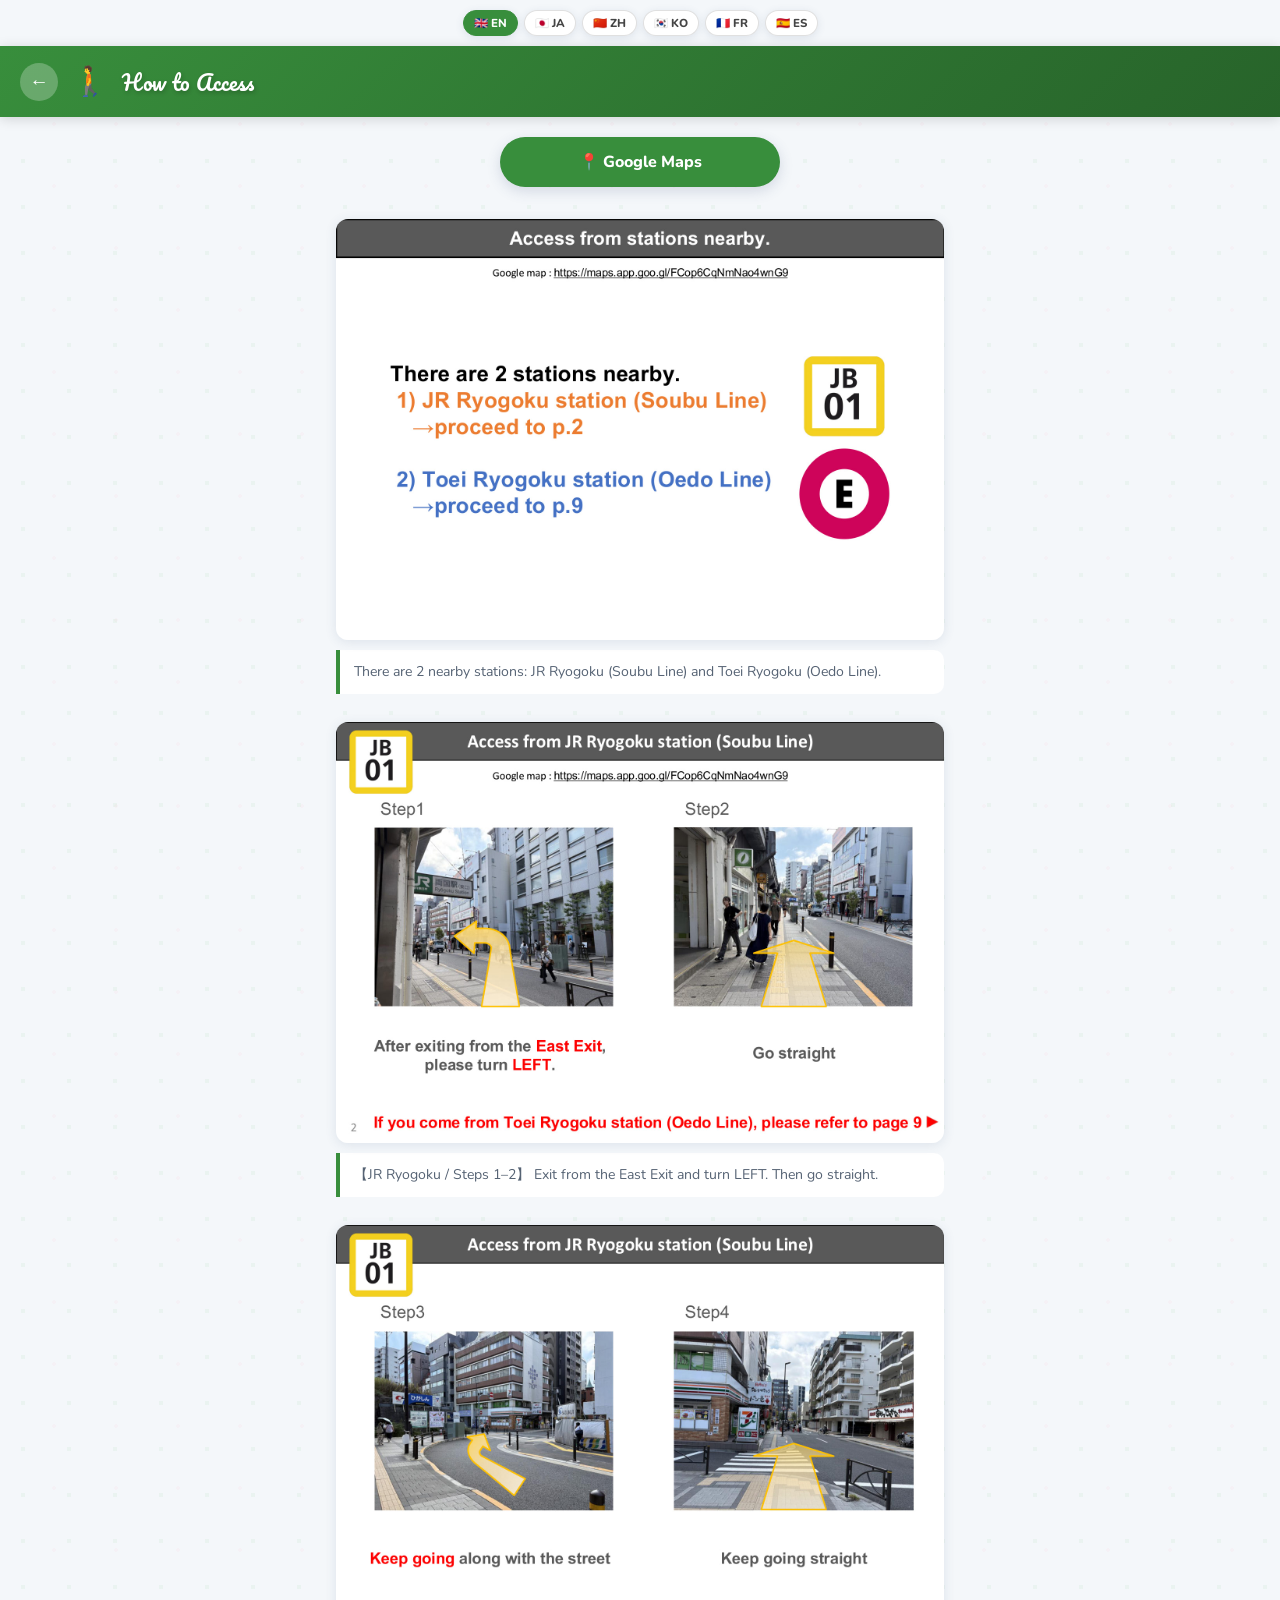
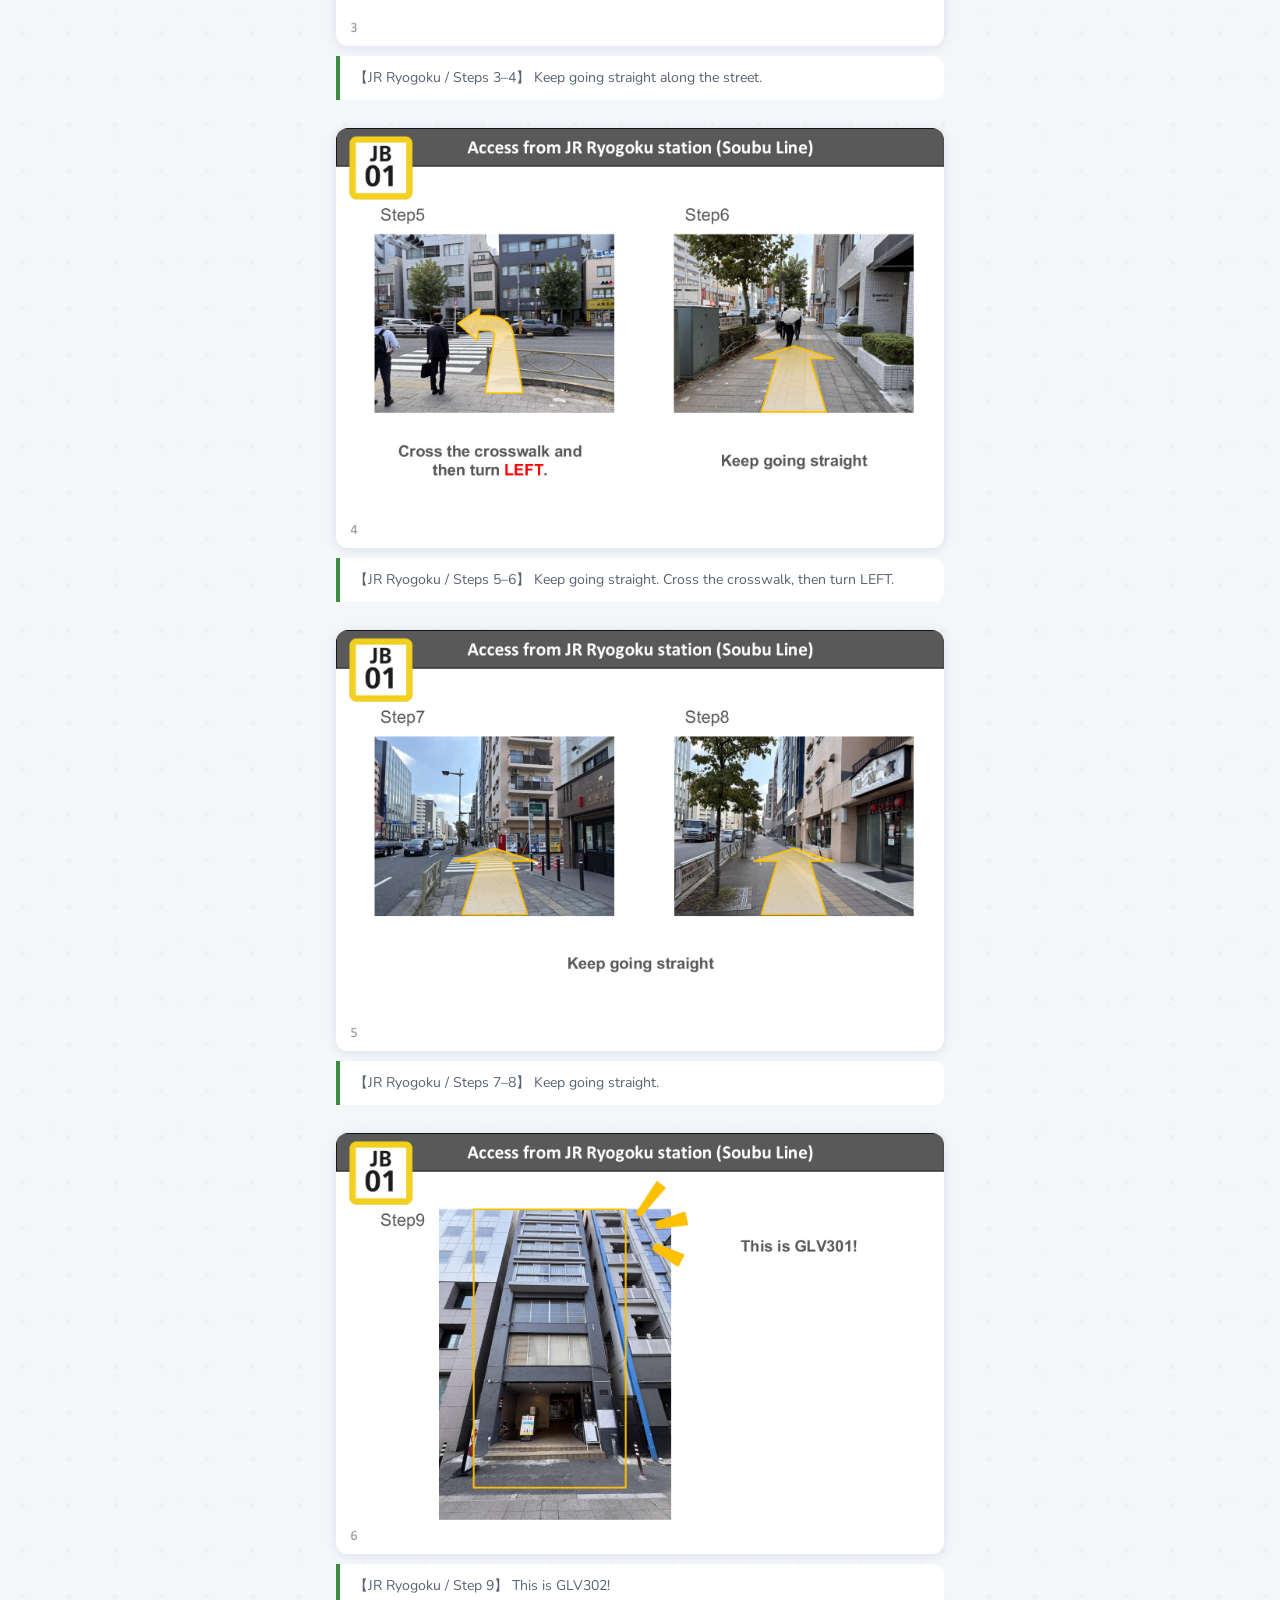
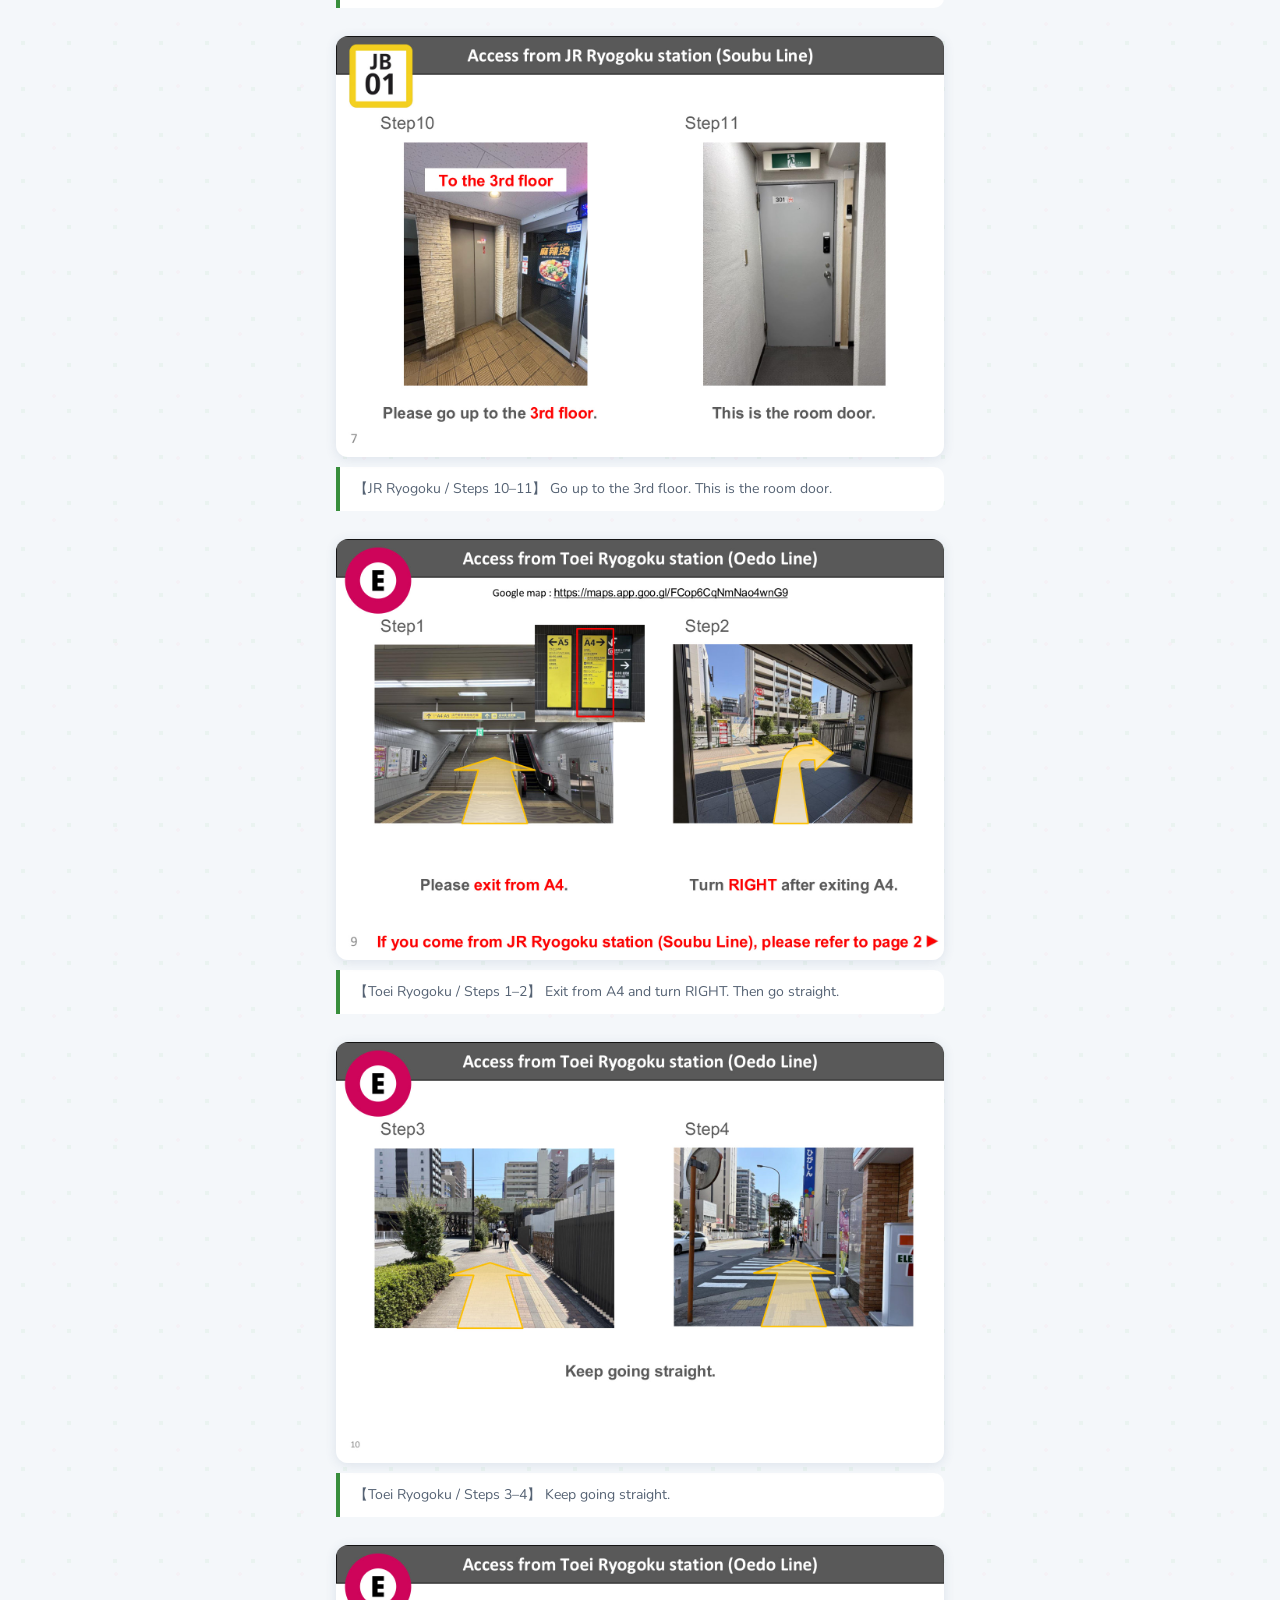
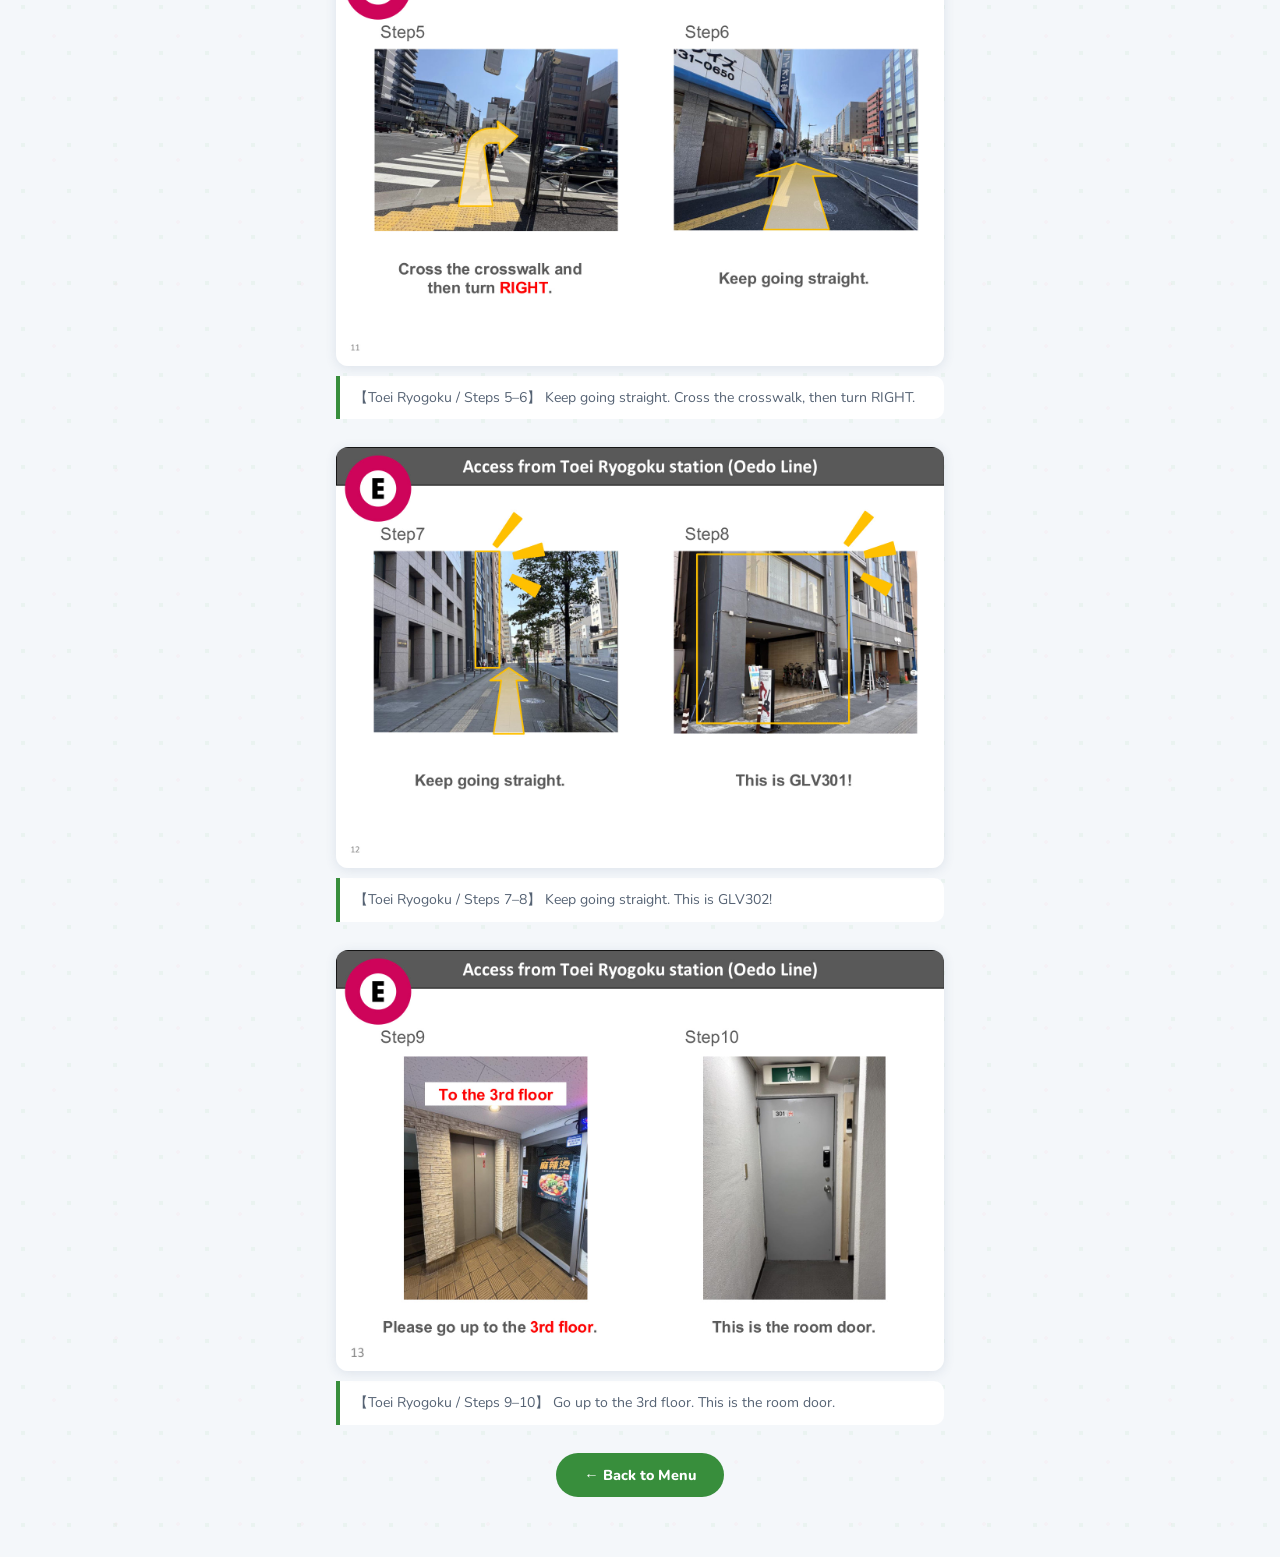
